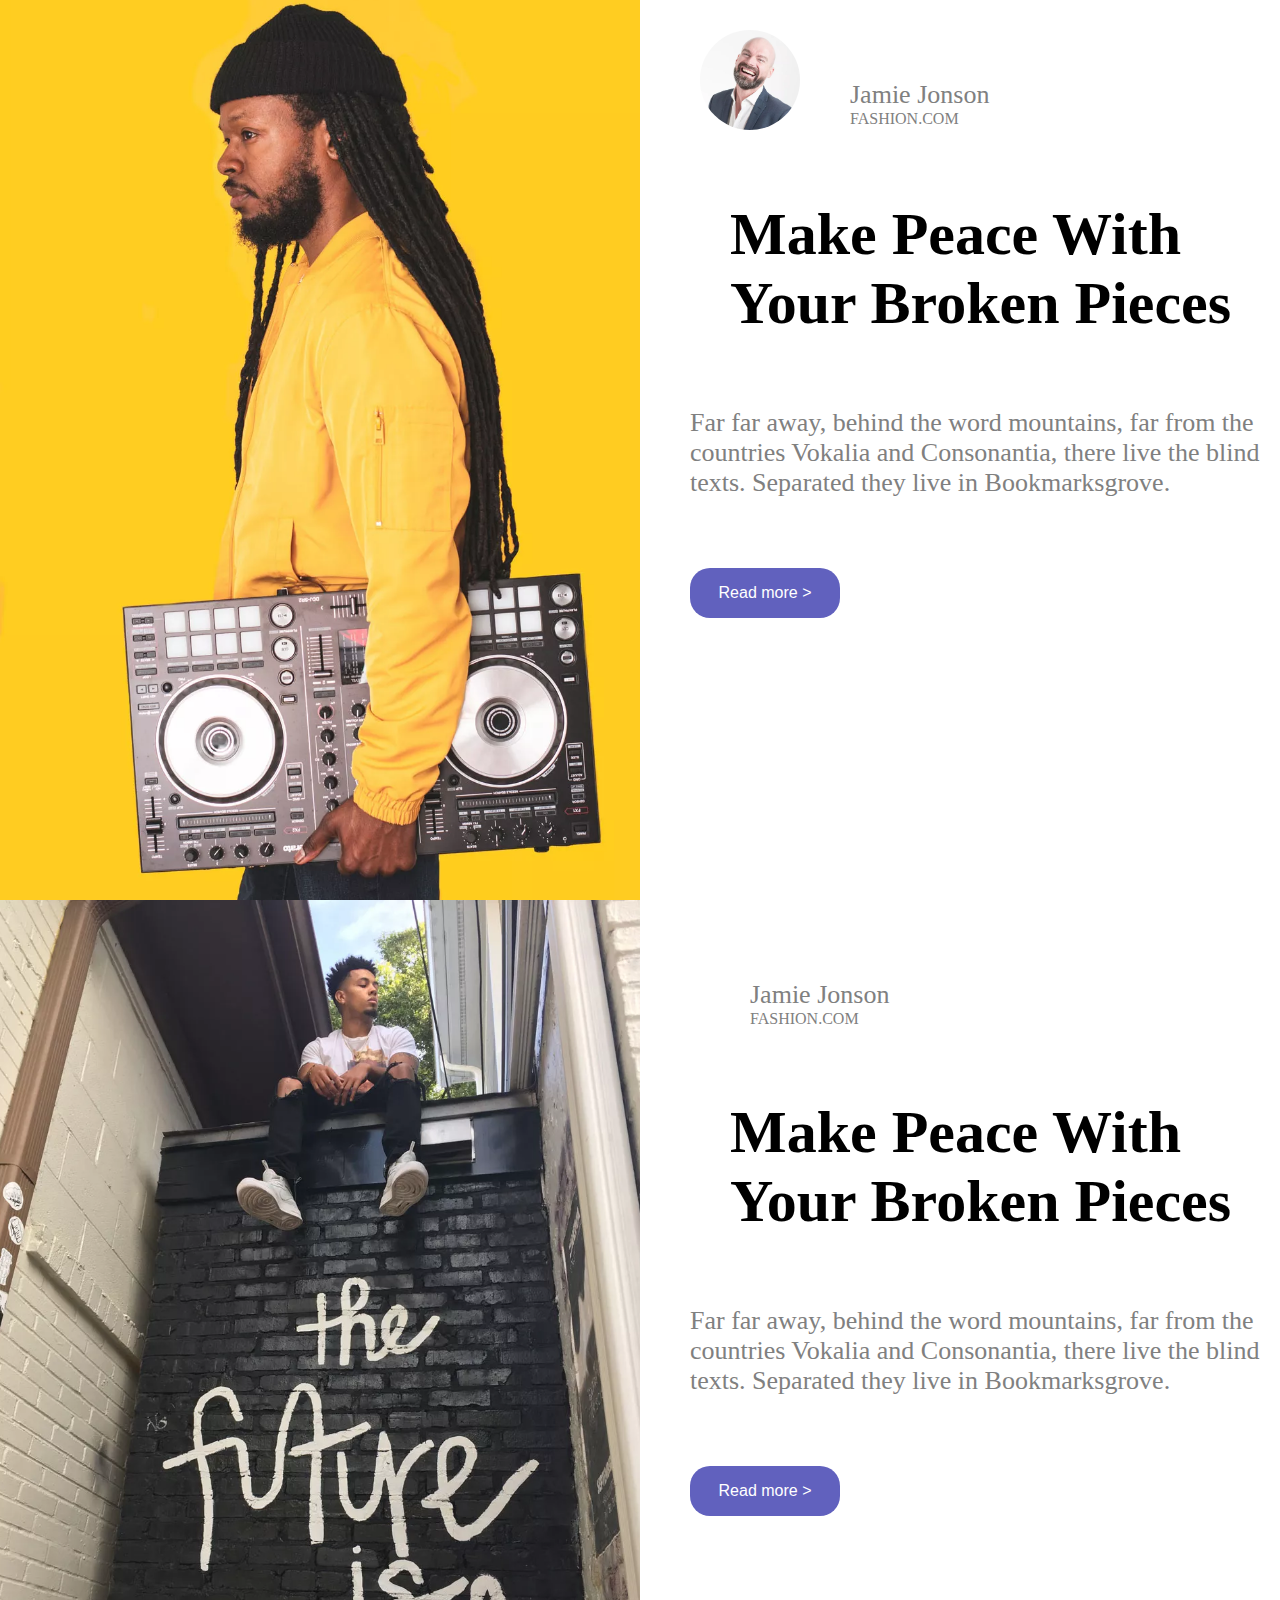
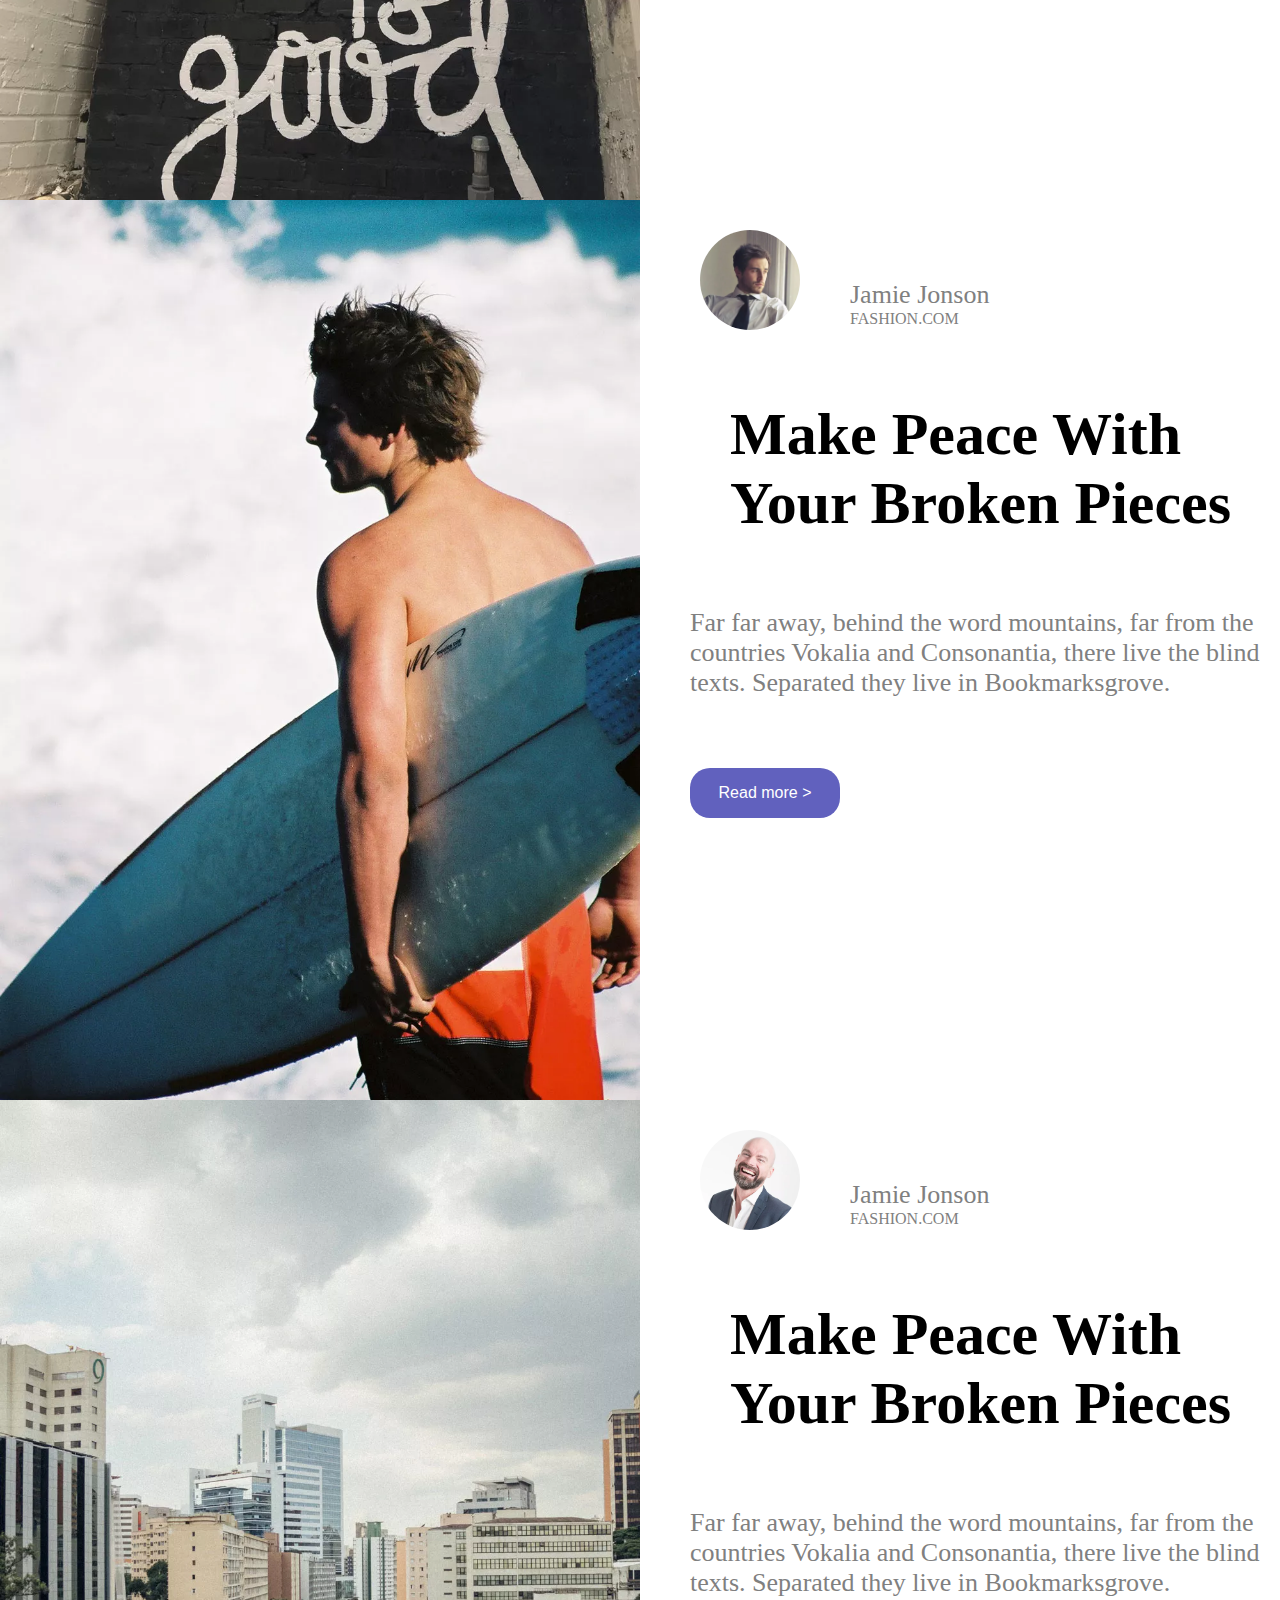
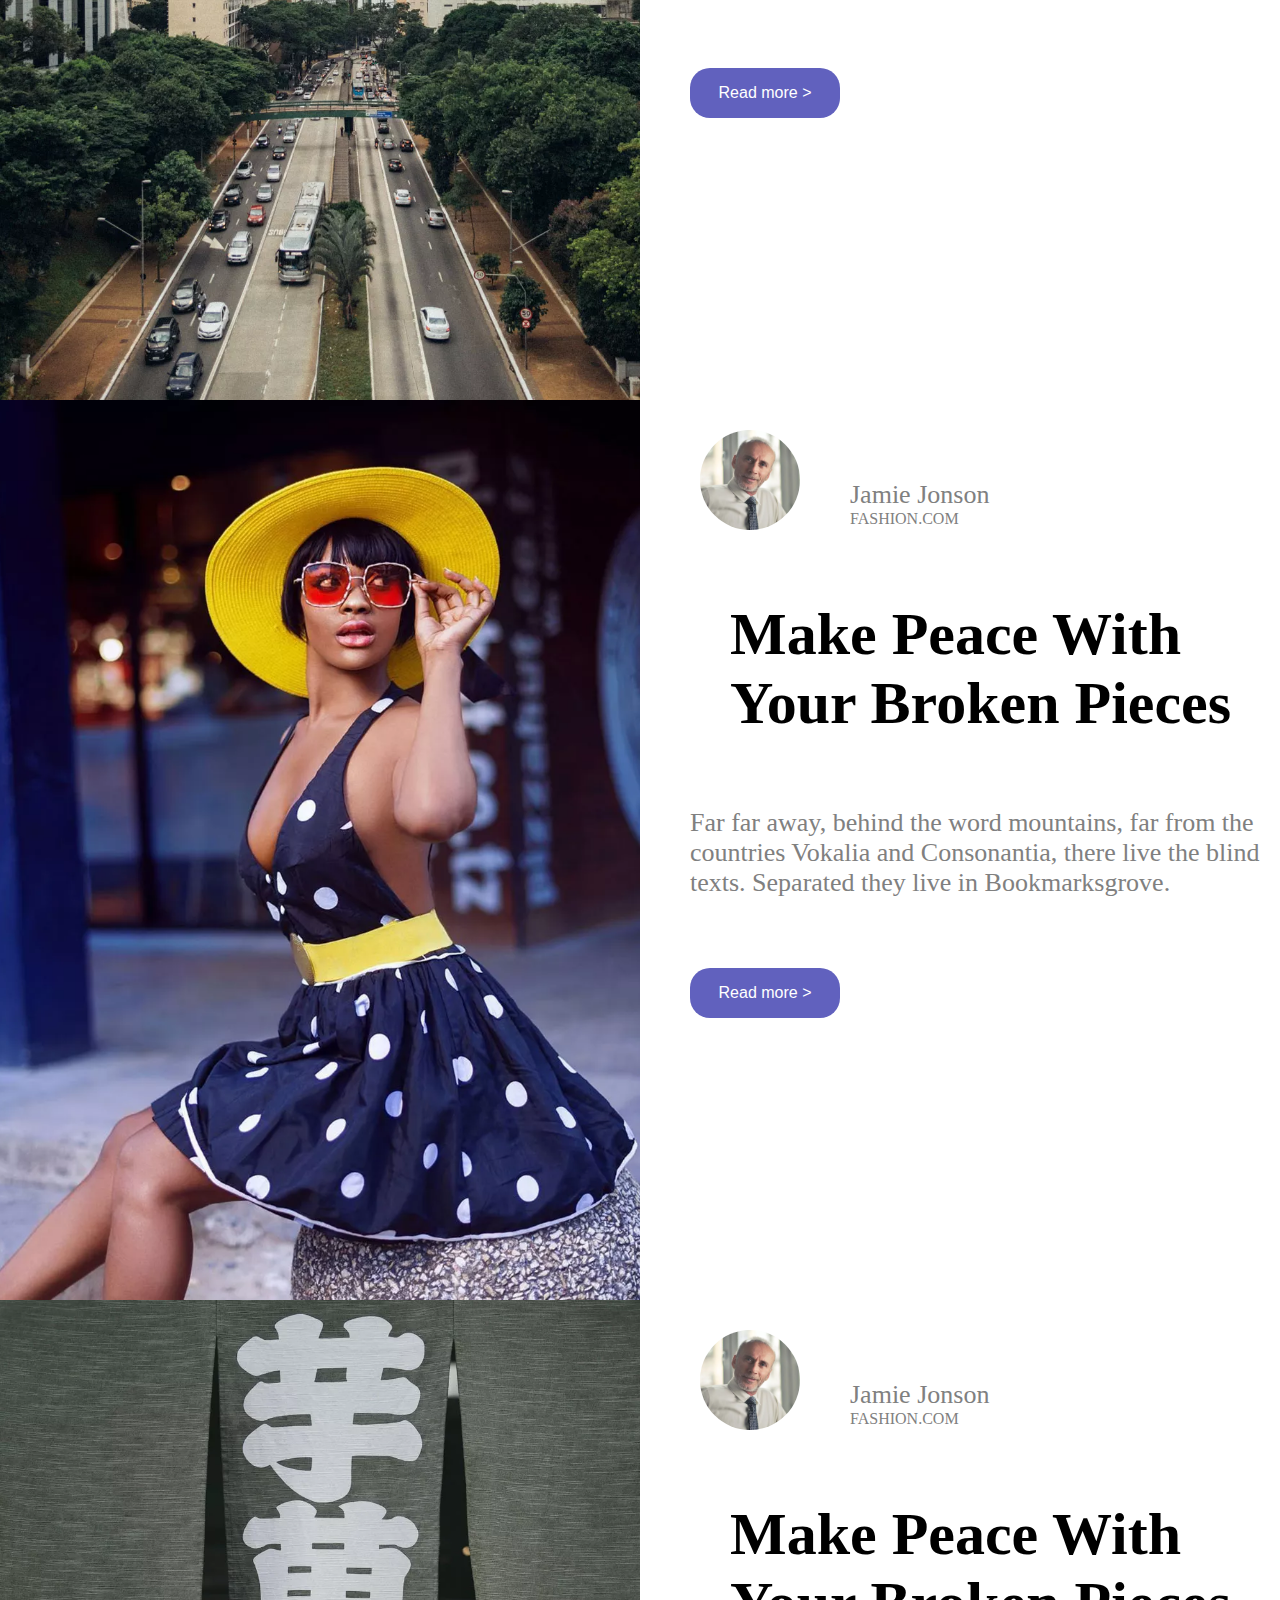
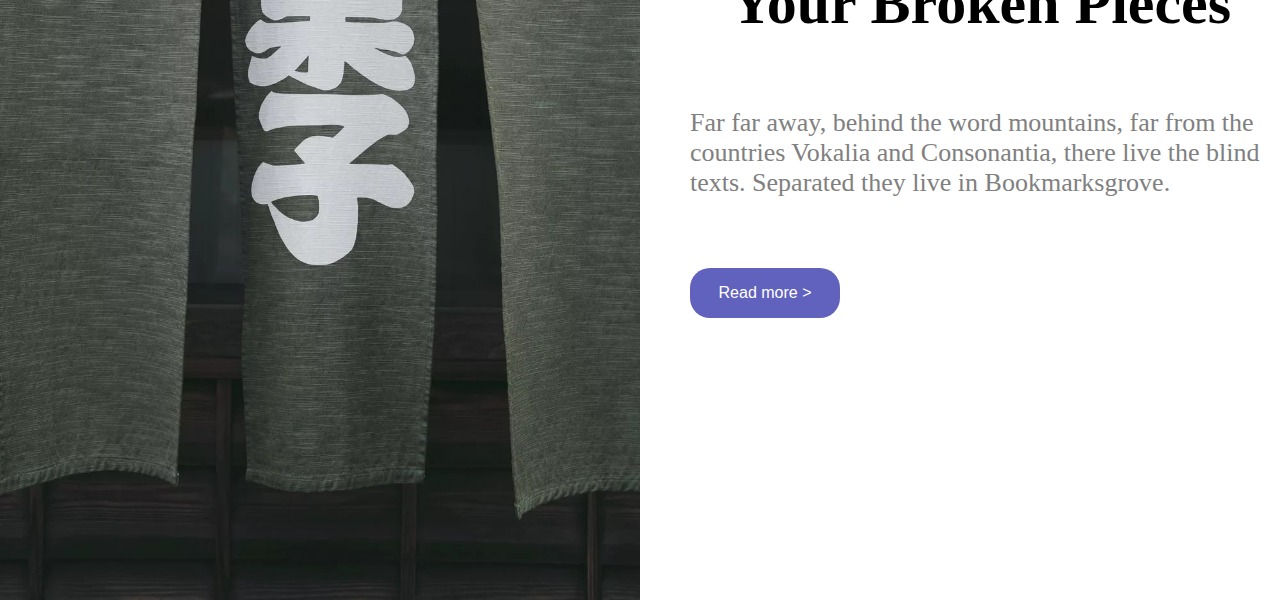
==== index.html @ e95a9152 "versiya01" ====
<!DOCTYPE html>
<html lang="en">

<head>
    <meta charset="UTF-8">
    <meta http-equiv="X-UA-Compatible" content="IE=edge">
    <meta name="viewport" content="width=device-width, initial-scale=1.0">
    <title>Document</title>
    <link rel="stylesheet" href="./main.css">
</head>

<body>
    <div class="sarioglang">
        <div class="sarioglangsag"></div>
        <div class="sarioglangsol">
            <div class="Sari1">
                <div class="yumrukisig"></div>
                <div class="yumrukisininyazisig">
                    <p style="font-size: 26px;">Jamie Jonson</p>
                    <p>FASHION.COM </p>
                </div>
            </div>
            <div class="Sari2">Make Peace With Your Broken Pieces</div>
            <div class="Sari3">Far far away, behind the word mountains, far from the countries Vokalia and Consonantia,
                there live the blind texts. Separated they live in Bookmarksgrove.</div>
            <div><button class="Sari4"> Read more > </button></div>
        </div>
    </div>


    <div class="duvaroglang">
        <div class="duvaroglangsag"></div>
        <div class="duvaroglangsol">
            <div class="duvar1">
                <div class="duvaryumrukisig"></div>
                <div class="duvaryumrukisininyazisig">
                    <p style="font-size: 26px;">Jamie Jonson</p>
                    <p>FASHION.COM </p>
                </div>
            </div>
            <div class="duvar2">Make Peace With Your Broken Pieces</div>
            <div class="duvar3">Far far away, behind the word mountains, far from the countries Vokalia and Consonantia,
                there live the blind texts. Separated they live in Bookmarksgrove.</div>
            <div><button class="duvar4"> Read more > </button></div>
        </div>
    </div>







    <div class="duvaroglang">
        <div class="yelkenoglangsag"></div>
        <div class="duvaroglangsol">
            <div class="duvar1">
                <div class="yelkenyumrukisig"></div>
                <div class="duvaryumrukisininyazisig">
                    <p style="font-size: 26px;">Jamie Jonson</p>
                    <p>FASHION.COM </p>
                </div>
            </div>
            <div class="duvar2">Make Peace With Your Broken Pieces</div>
            <div class="duvar3">Far far away, behind the word mountains, far from the countries Vokalia and Consonantia,
                there live the blind texts. Separated they live in Bookmarksgrove.</div>
            <div><button class="duvar4"> Read more > </button></div>
        </div>
    </div>
    


    <div class="duvaroglang">
        <div class="yolgsag"></div>
        <div class="duvaroglangsol">
            <div class="duvar1">
                <div class="yolyumrukisig"></div>
                <div class="duvaryumrukisininyazisig">
                    <p style="font-size: 26px;">Jamie Jonson</p>
                    <p>FASHION.COM </p>
                </div>
            </div>
            <div class="duvar2">Make Peace With Your Broken Pieces</div>
            <div class="duvar3">Far far away, behind the word mountains, far from the countries Vokalia and Consonantia,
                there live the blind texts. Separated they live in Bookmarksgrove.</div>
            <div><button class="duvar4"> Read more > </button></div>
        </div>
    </div>



    
    <div class="duvaroglang">
        <div class="sariqizgsag"></div>
        <div class="duvaroglangsol">
            <div class="duvar1">
                <div class="sariqizyumrukisig"></div>
                <div class="duvaryumrukisininyazisig">
                    <p style="font-size: 26px;">Jamie Jonson</p>
                    <p>FASHION.COM </p>
                </div>
            </div>
            <div class="duvar2">Make Peace With Your Broken Pieces</div>
            <div class="duvar3">Far far away, behind the word mountains, far from the countries Vokalia and Consonantia,
                there live the blind texts. Separated they live in Bookmarksgrove.</div>
            <div><button class="duvar4"> Read more > </button></div>
        </div>
    </div>


  
    <div class="duvaroglang">
        <div class="cingsag"></div>
        <div class="duvaroglangsol">
            <div class="duvar1">
                <div class="cinyumrukisig"></div>
                <div class="duvaryumrukisininyazisig">
                    <p style="font-size: 26px;">Jamie Jonson</p>
                    <p>FASHION.COM </p>
                </div>
            </div>
            <div class="duvar2">Make Peace With Your Broken Pieces</div>
            <div class="duvar3">Far far away, behind the word mountains, far from the countries Vokalia and Consonantia,
                there live the blind texts. Separated they live in Bookmarksgrove.</div>
            <div><button class="duvar4"> Read more > </button></div>
        </div>
    </div>



</body>

</html>
---- main.css ----
*{margin: 0;
padding: 0;
box-sizing: border-box;
}
.sarioglang{
height: 100vh;
width: 100%;
display: flex;
justify-content: space-between;

}
.sarioglangsag{
    height: 100%;
    width: 50%;
    background-image: url(./sekiller/sarioglan.jpg);
    background-size: cover;
    background-position: center;
  
}
.sarioglangsol{
    height: 100%;
    width: 50%;
    padding-left: 50px;
    display: flex;
    flex-direction: column;
    gap: 70px;


}
.Sari2{
    font-size: 60px;
    font-weight: bolder;
    color: black;
    padding-left: 40px;
}
.Sari3{
    font-size: 26px;
    color: grey;
    font-weight: lighter;
}
.Sari4{height: 50px;
    width: 150px;
    border-radius: 20px;
    background-color:rgb(97, 97, 190);
    color: white;
    font-size: 16px;
    border-color: rgb(97, 97, 190);
    border-style: none;
   
}
.Sari4:hover{
    color: rgb(97, 97, 190) ;
    background-color: white
     ;
}
.Sari1{
    display: flex;
   padding-top: 30px;
   gap: 50px;
   padding-left: 10px;
   
}
.yumrukisig{
    height: 100px;
    width: 100px;
    background-image: url(./sekiller/yumrukisi.jpg);
    background-size: 100% 100%;
    border-radius: 50%;
    padding-left: 20px;
}
.yumrukisininyazisig{
    padding-top: 50px;
    display: flex;
    flex-direction: column;
    color: grey;
}



.duvaroglang{
    height: 100vh;
    width: 100%;
    display: flex;
    justify-content: space-between;
    
    }
    .duvaroglangsag{
        height: 100%;
        width: 50%;
        background-image: url(./sekiller/duvar.jpg);
        background-size: cover;
        background-position: center;
      
    }
    .duvaroglangsol{
        height: 100%;
        width: 50%;
        padding-left: 50px;
        display: flex;
        flex-direction: column;
        gap: 70px;
    
    
    }
    .duvar2{
        font-size: 60px;
        font-weight: bolder;
        color: black;
        padding-left: 40px;
    }
    .duvar3{
        font-size: 26px;
        color: grey;
        font-weight: lighter;
    }
    .duvar4{height: 50px;
        width: 150px;
        border-radius: 20px;
        background-color:rgb(97, 97, 190);
        color: white;
        font-size: 16px;
        border-color: rgb(97, 97, 190);
        border-style: none;
       
    }
    .duvar4:hover{
        color: rgb(97, 97, 190) ;
        background-color: white
         ;
    }
    .duvar1{
        display: flex;
       padding-top: 30px;
       gap: 50px;
       padding-left: 10px;
       
    }
    .yelkenyumrukisig{
        height: 100px;
        width: 100px;
        background-image: url(./sekiller/yumrukisi3cusu.jpg);
        background-size: 100% 100%;
        border-radius: 50%;
        padding-left: 20px;
    }
    .duvaryumrukisininyazisig{
        padding-top: 50px;
        display: flex;
        flex-direction: column;
        color: grey;
    }
    .yelkenoglangsag{
        height: 100%;
        width: 50%;
        background-image: url(./sekiller/yelkenlioglan.jpg);
        background-size: cover;
        background-position: center;}
        


        .yolgsag{
            height: 100%;
            width: 50%;
            background-image: url(./sekiller/yol.jpg);
            background-size: cover;
            background-position: center;}

            .yolyumrukisig{
                height: 100px;
                width: 100px;
                background-image: url(./sekiller/yumrukisi.jpg);
                background-size: 100% 100%;
                border-radius: 50%;
                padding-left: 20px;
            }

            .sariqizgsag{
                height: 100%;
                width: 50%;
                background-image: url(./sekiller/saeipapaqliqiz.jpg);
                background-size: cover;
                background-position: center;}
    
                .sariqizyumrukisig{
                    height: 100px;
                    width: 100px;
                    background-image: url(./sekiller/duvaryumrukisi.jpg);
                    background-size: 100% 100%;
                    border-radius: 50%;
                    padding-left: 20px;
                }
                .cingsag{
                    height: 100%;
                    width: 50%;
                    background-image: url(./sekiller/cin.jpg);
                    background-size: cover;
                    background-position: center;}
        
                    .cinyumrukisig{
                        height: 100px;
                        width: 100px;
                        background-image: url(./sekiller/duvaryumrukisi.jpg);
                        background-size: 100% 100%;
                        border-radius: 50%;
                        padding-left: 20px;
                    }
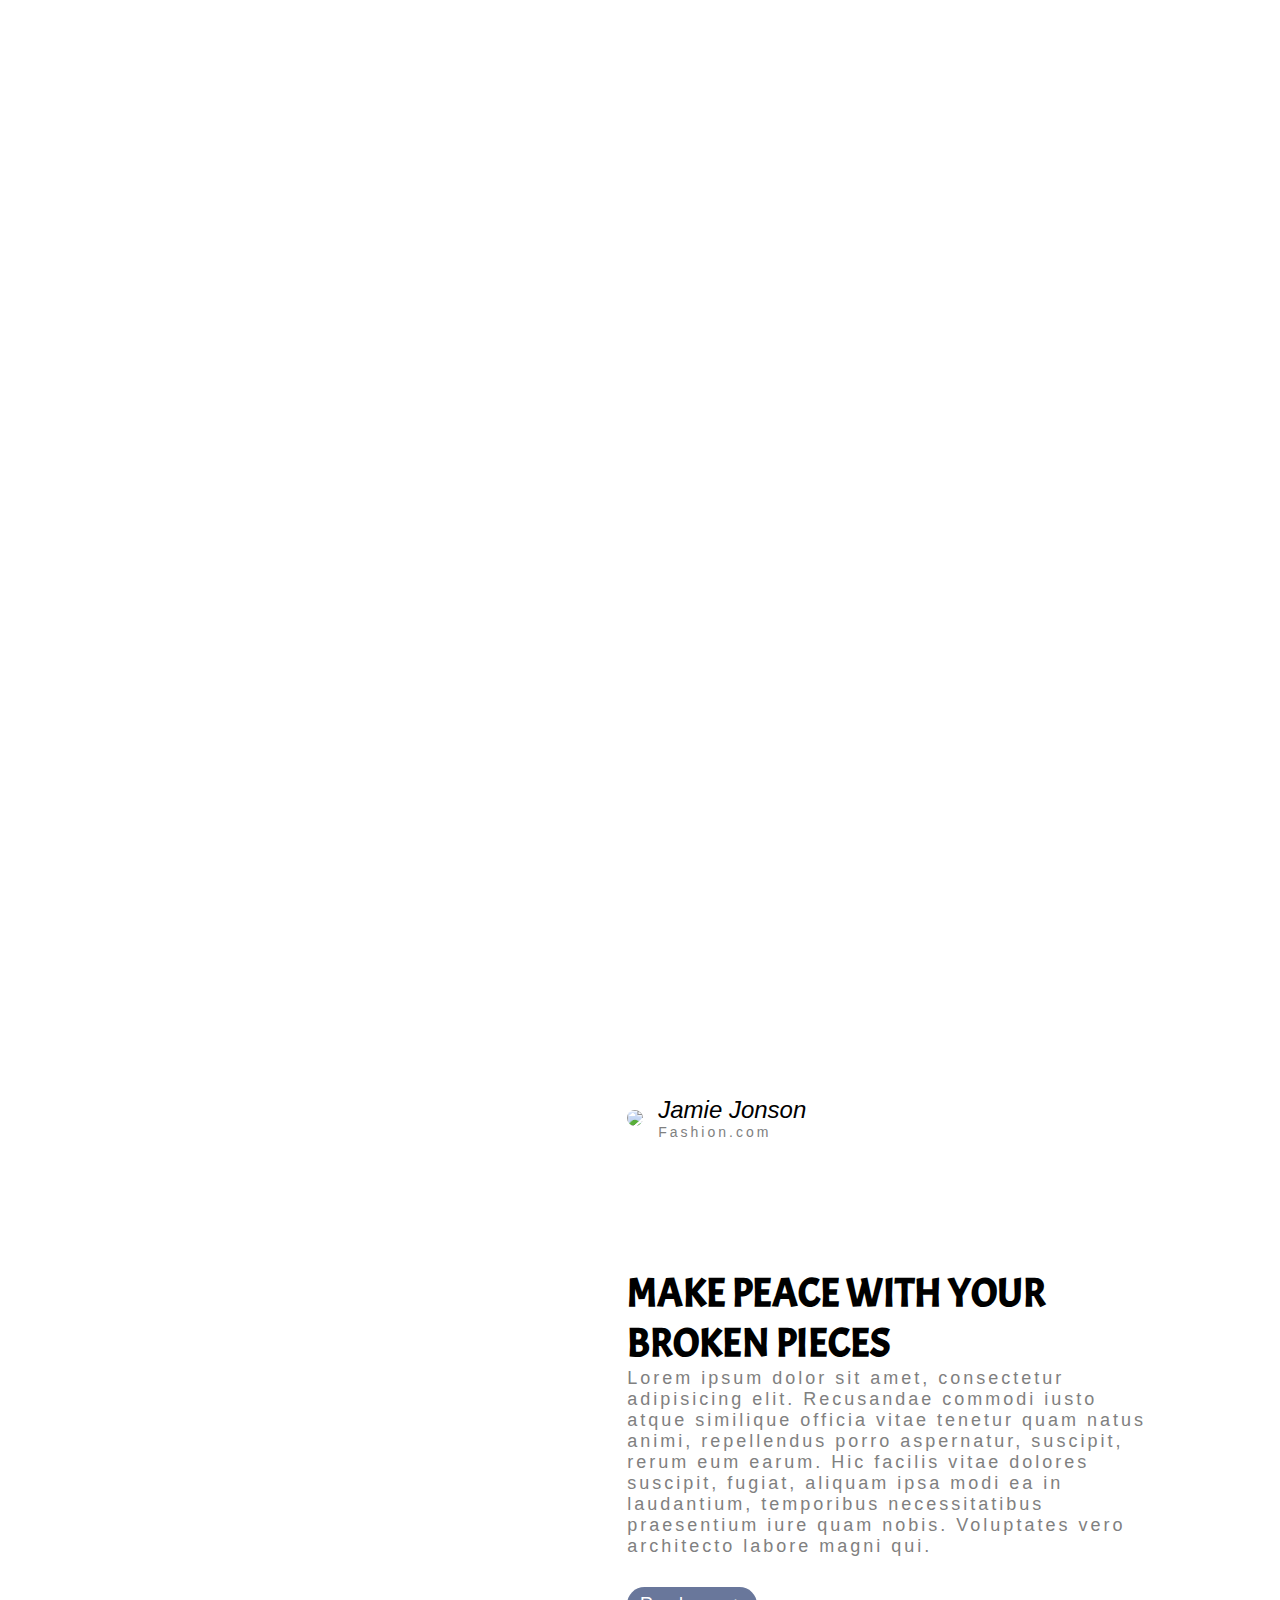
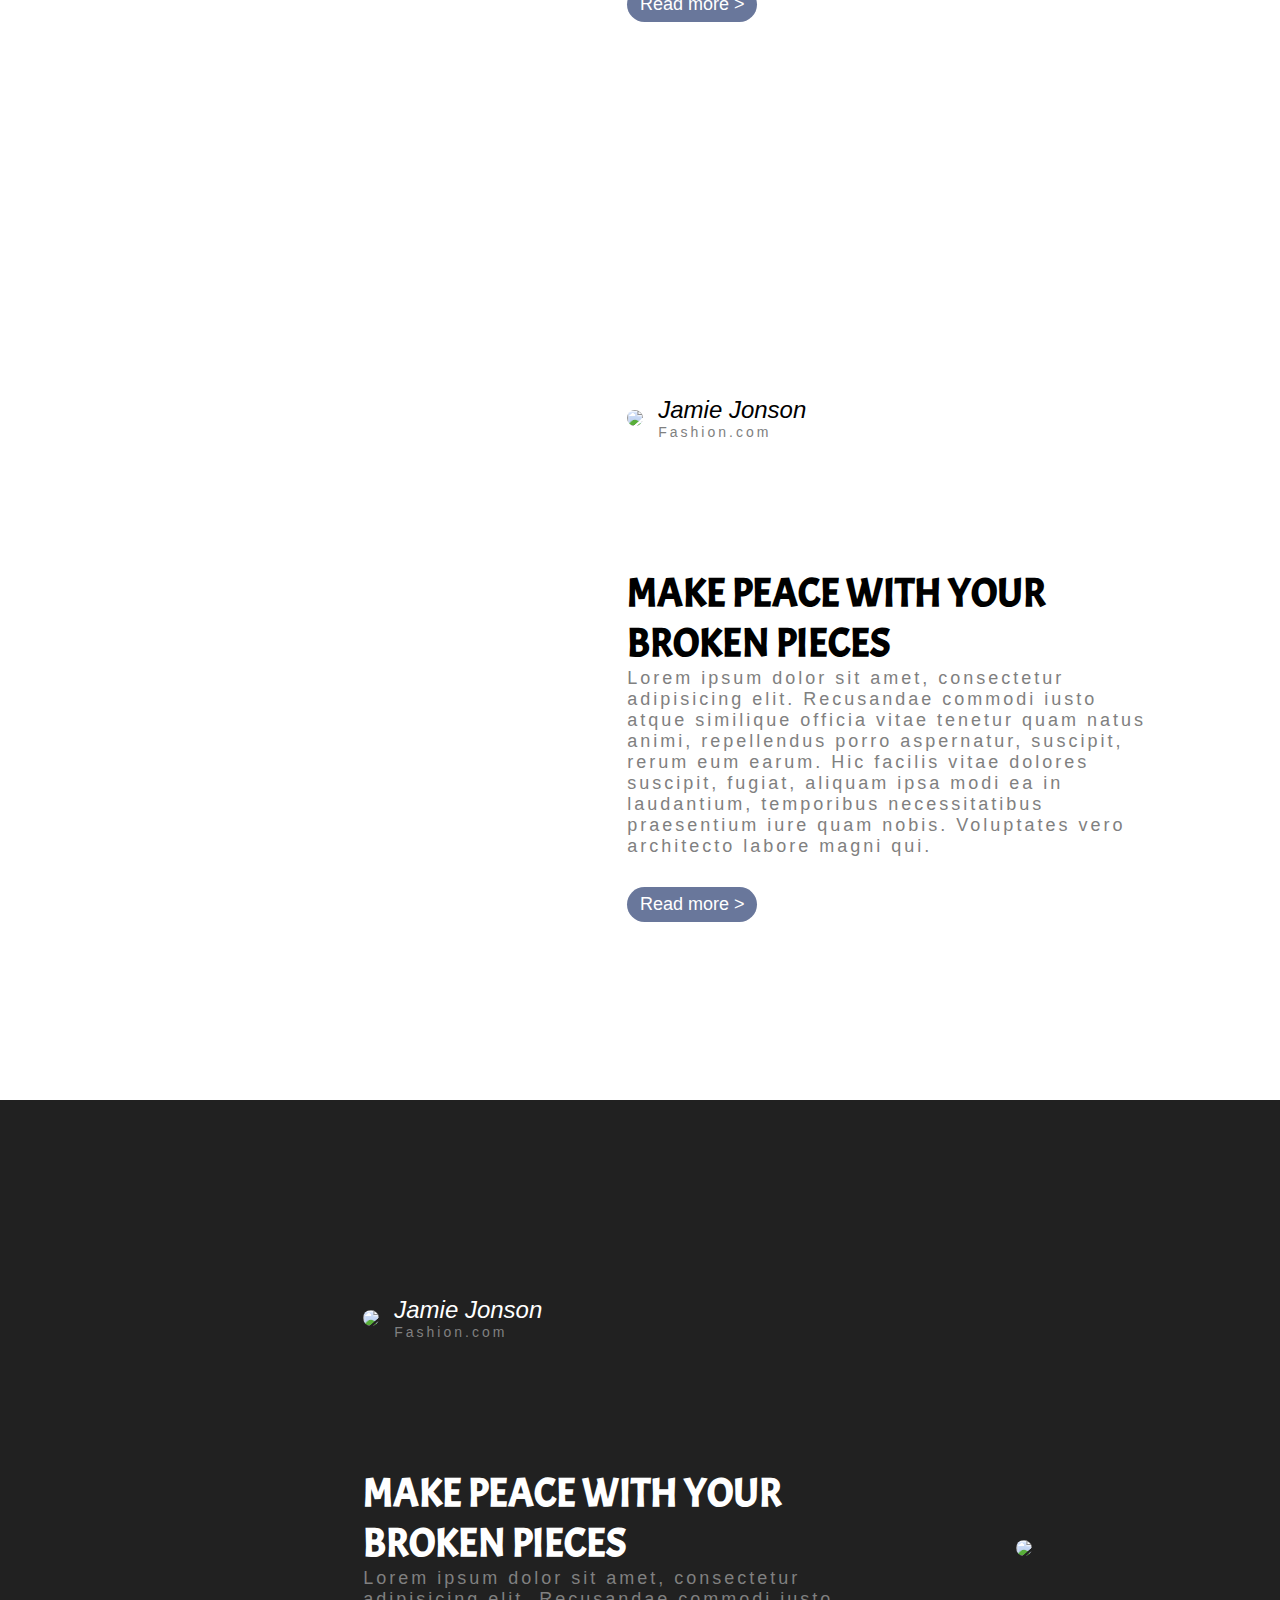
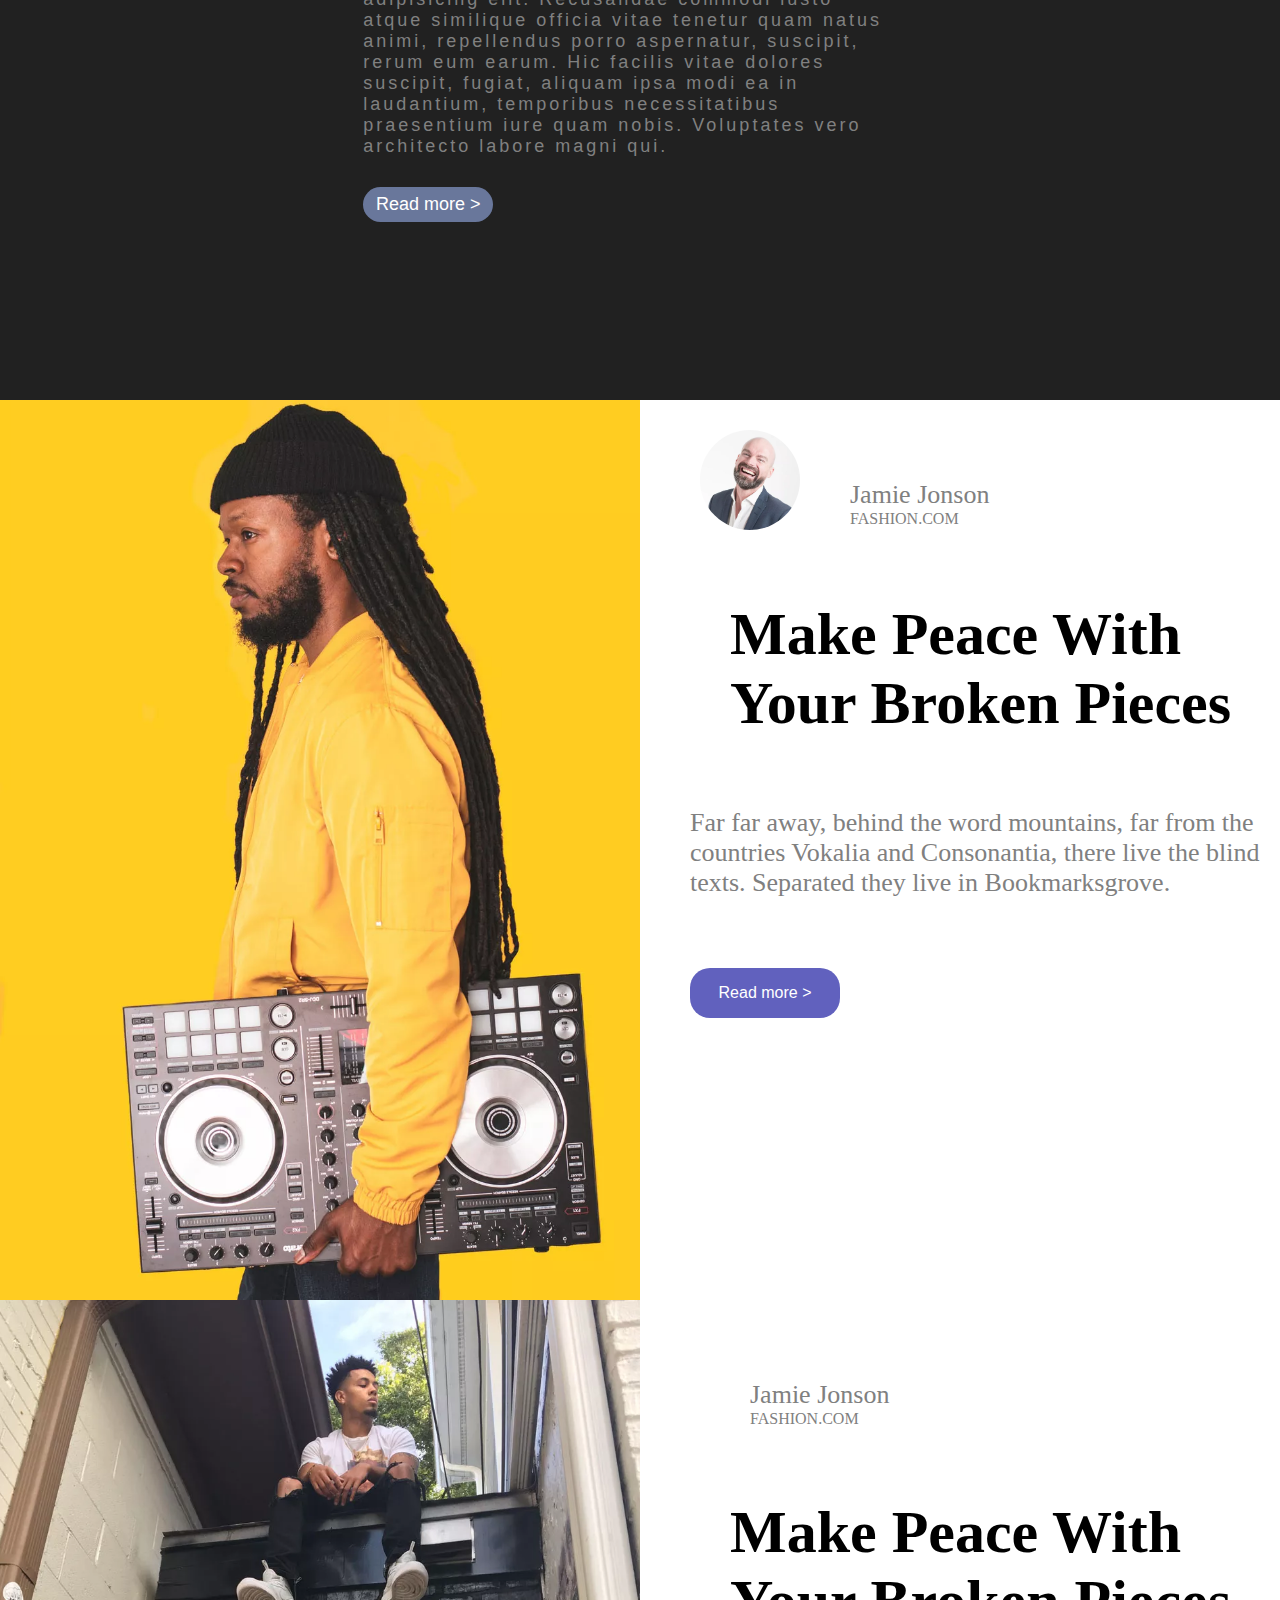
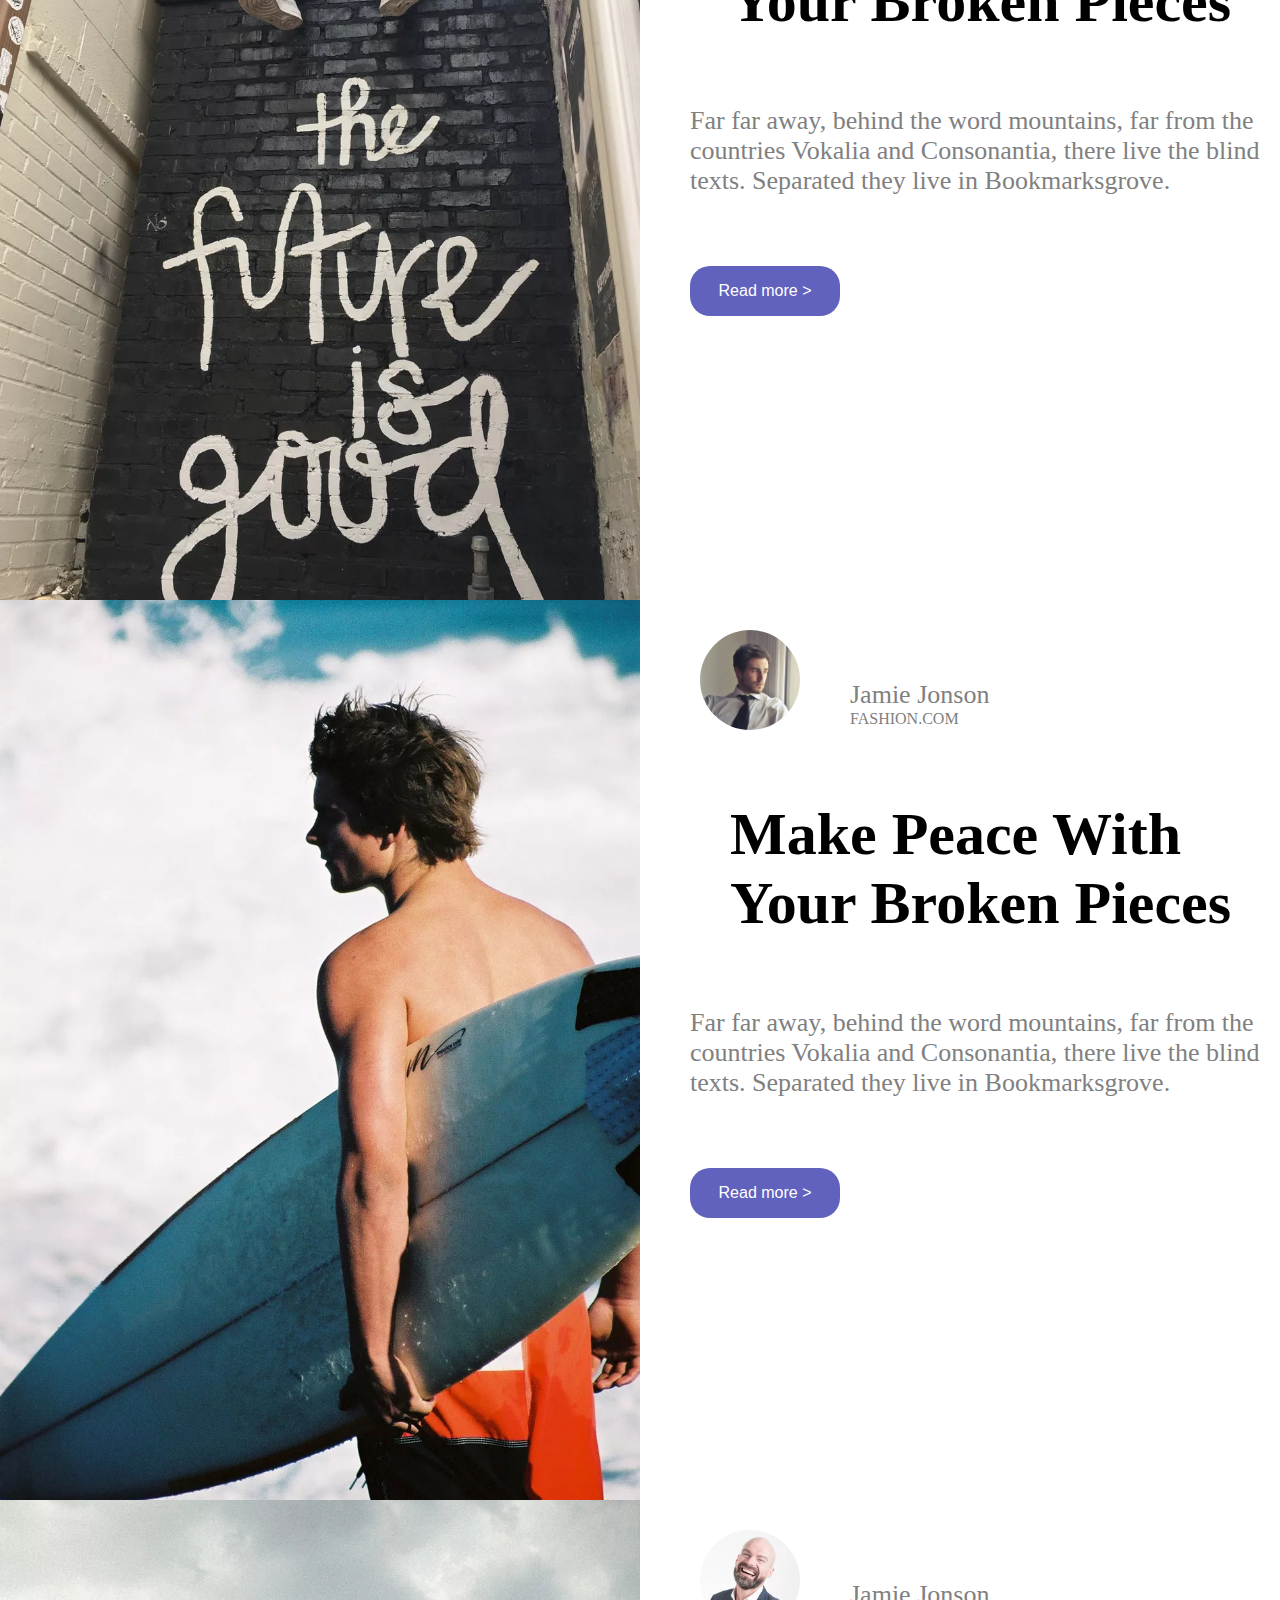
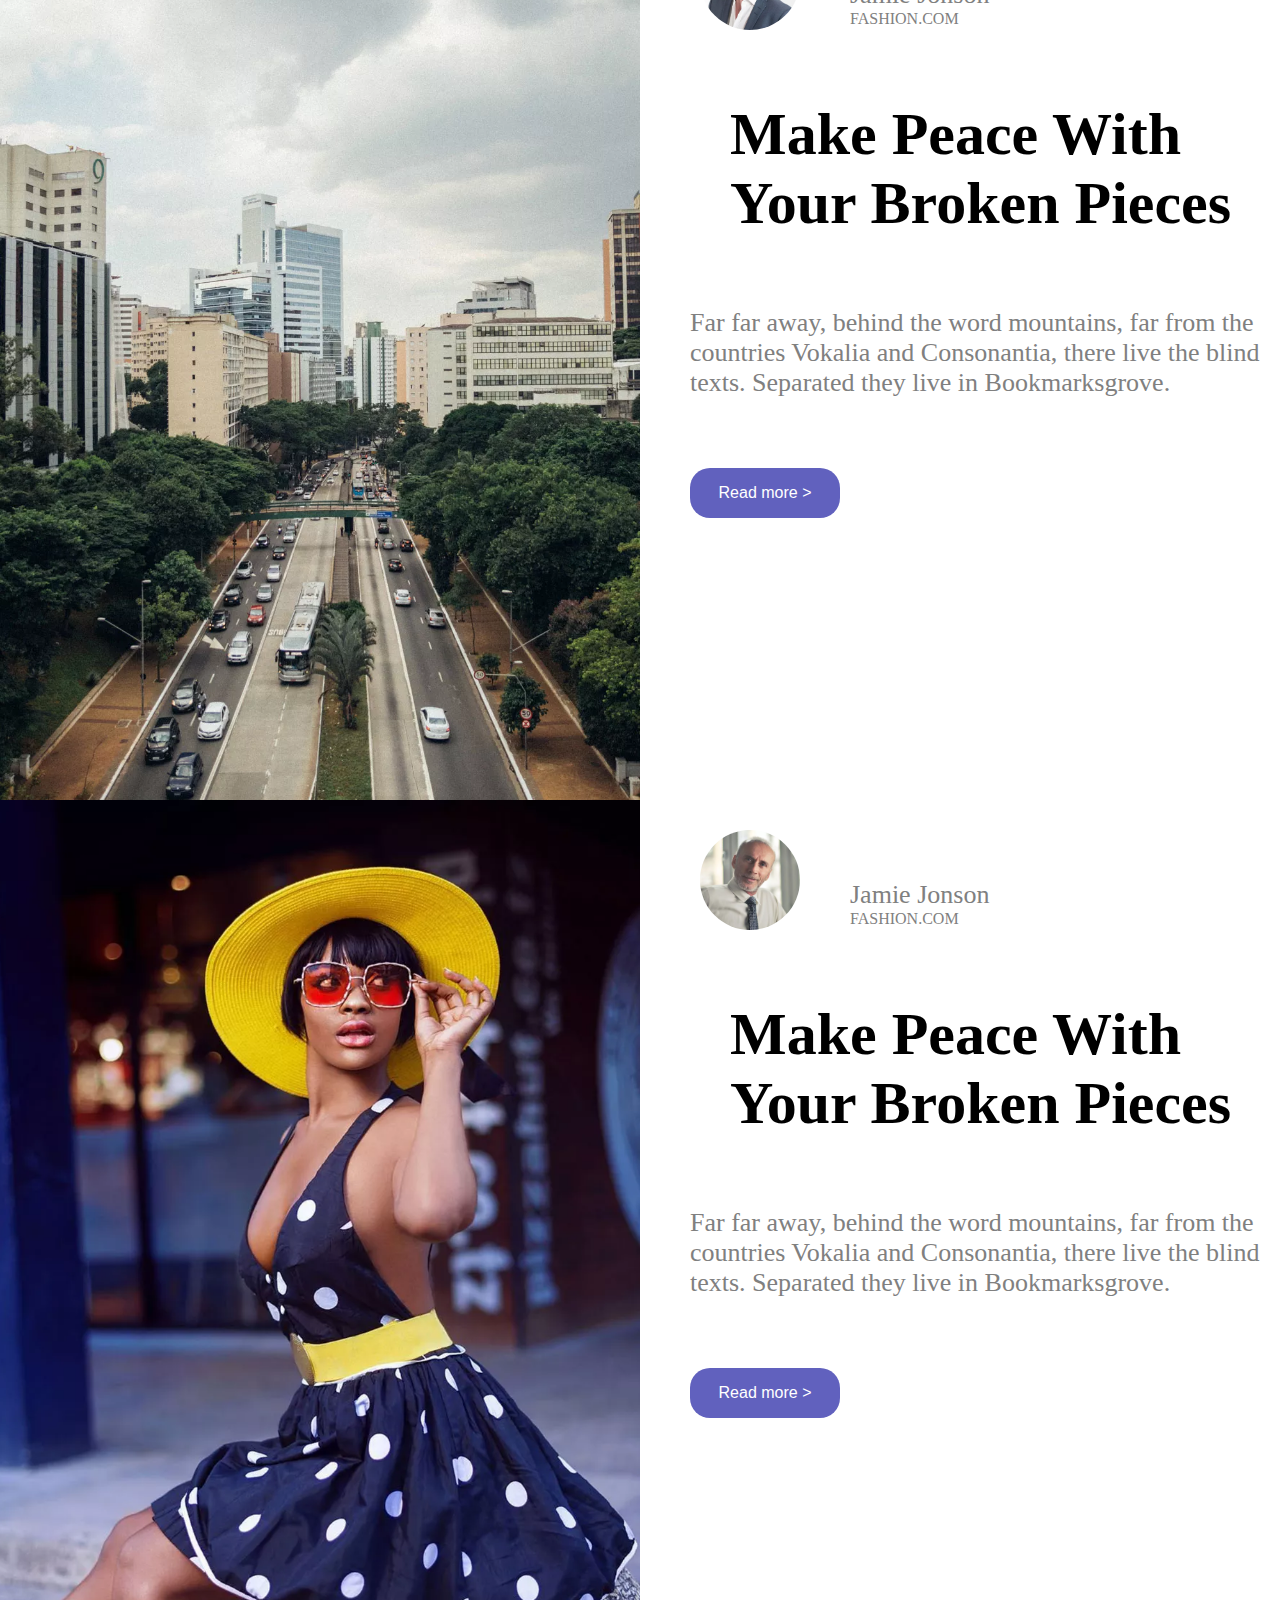
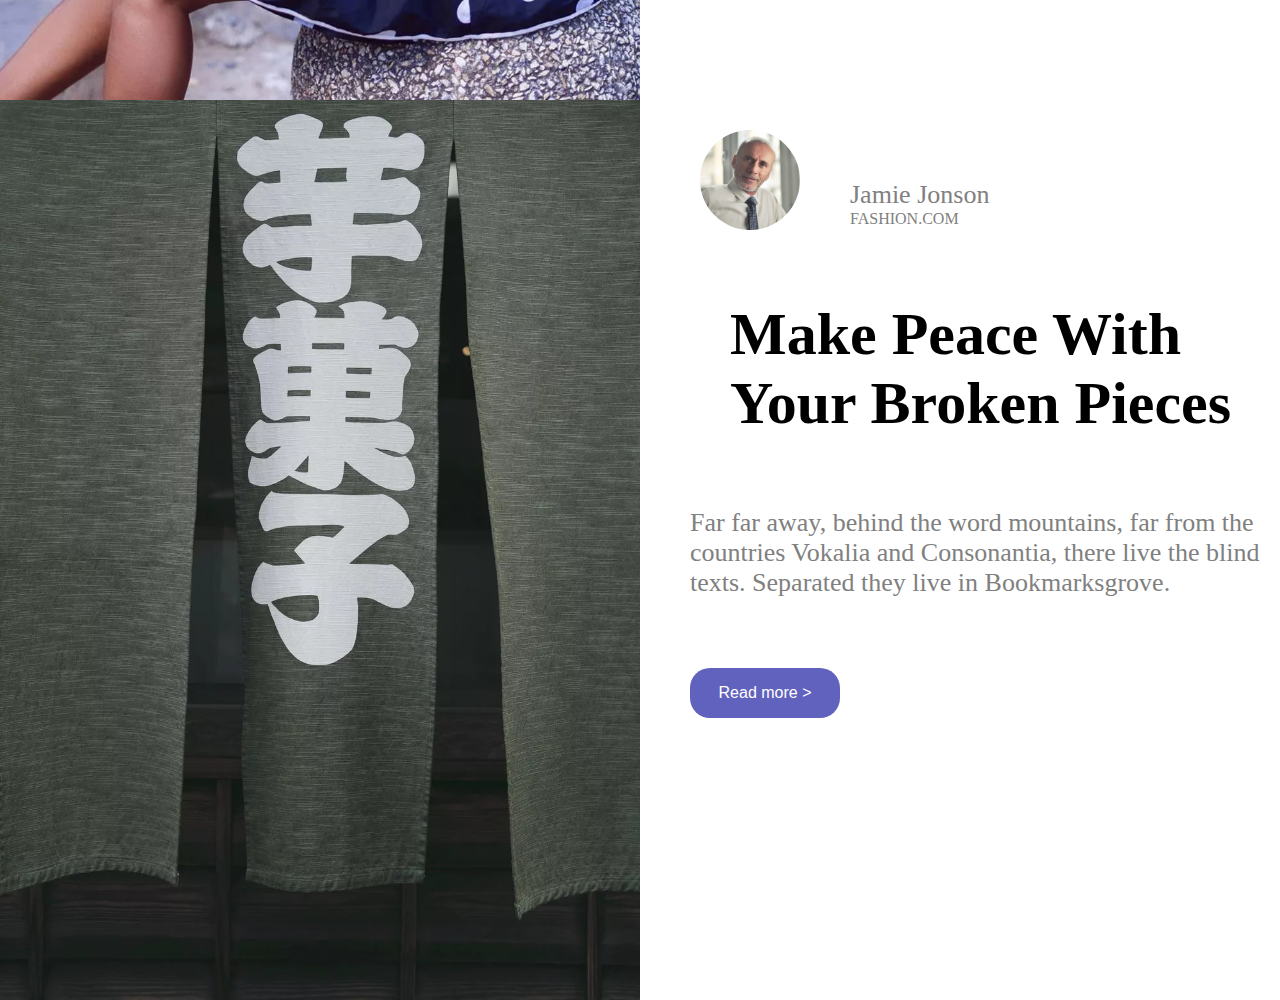
==== commit e6af2663: "salamm" ====
--- a/index.html
+++ b/index.html
@@ -6,10 +6,190 @@
     <meta http-equiv="X-UA-Compatible" content="IE=edge">
     <meta name="viewport" content="width=device-width, initial-scale=1.0">
     <title>Document</title>
+    <style>
+        @import url('https://fonts.googleapis.com/css2?family=Poppins&display=swap');
+    </style>
+    <style>
+        @import url('https://fonts.googleapis.com/css2?family=Josefin+Sans:wght@500&display=swap');
+    </style>
+    <style>
+        @import url('https://fonts.googleapis.com/css2?family=Acme&display=swap');
+    </style>
     <link rel="stylesheet" href="./main.css">
 </head>
 
 <body>
+    <section class="section2">
+
+        <div class="header">
+            <div class="headertext"> ERASE</div>
+            <div><a href="./index2.html" class="fa-solid fa-bars-staggered"></a></div>
+        </div>
+
+
+        <div class="sectiondiv">
+            <p class="texxt smalltext mag hi">MAGAZINE</p>
+            <p class="texxt bigtext"> ERASE</p>
+            <p class="texxt smalltext uk hi">UKEDITION</p>
+        </div>
+
+    </section>
+
+
+
+    <section class="secondsection">
+
+        <div class="girlimg">
+        </div>
+
+
+
+        <div class="secondsectiontext">
+
+            <div class="aa">
+
+
+
+                <div class="bb"> <img class="yumrusekil"
+                        src="https://preview.colorlib.com/theme/erase/images/person_1.jpg.webp"> </div>
+
+
+                <div>
+                    <div>Jamie Jonson</div>
+                    <div class="fashion">Fashion.com</div>
+
+
+                </div>
+
+            </div>
+
+
+
+
+
+            <div class="dd">
+                <h1 class="h11">MAKE PEACE WITH YOUR BROKEN PIECES </h1>
+                <p class="lorem1">Lorem ipsum dolor sit amet, consectetur adipisicing elit. Recusandae commodi iusto
+                    atque similique
+                    officia vitae tenetur quam natus animi, repellendus porro aspernatur, suscipit, rerum eum earum. Hic
+                    facilis vitae dolores suscipit, fugiat, aliquam ipsa modi ea in laudantium, temporibus
+                    necessitatibus praesentium iure quam nobis. Voluptates vero architecto labore magni qui.</p>
+
+
+                <button class="readme">Read more > </button>
+
+            </div>
+
+
+        </div>
+
+    </section>
+
+
+
+    <section class="secondsection">
+
+        <div class="girlimg2">
+        </div>
+
+
+
+        <div class="secondsectiontext">
+
+            <div class="aa">
+
+
+
+                <div class="bb"> <img class="yumrusekil"
+                        src="https://preview.colorlib.com/theme/erase/images/person_2.jpg.webp"> </div>
+
+
+                <div>
+                    <div>Jamie Jonson</div>
+                    <div class="fashion">Fashion.com</div>
+
+
+                </div>
+
+            </div>
+
+
+            <div class="dd">
+                <h1 class="h11">MAKE PEACE WITH YOUR BROKEN PIECES </h1>
+                <p class="lorem1">Lorem ipsum dolor sit amet, consectetur adipisicing elit. Recusandae commodi iusto
+                    atque similique
+                    officia vitae tenetur quam natus animi, repellendus porro aspernatur, suscipit, rerum eum earum. Hic
+                    facilis vitae dolores suscipit, fugiat, aliquam ipsa modi ea in laudantium, temporibus
+                    necessitatibus praesentium iure quam nobis. Voluptates vero architecto labore magni qui.</p>
+
+
+                <button class="readme">Read more > </button>
+
+            </div>
+
+
+        </div>
+
+    </section>
+
+
+
+
+
+
+
+
+
+
+
+
+    <section class="secondsection2">
+
+     
+
+
+
+        <div class="secondsectiontext">
+
+            <div class="aa">
+
+
+
+                <div class="bb"> <img class="yumrusekil"
+                        src="https://preview.colorlib.com/theme/erase/images/person_2.jpg.webp"> </div>
+
+
+                <div>
+                    <div class="jamie">Jamie Jonson</div>
+                    <div class="fashion">Fashion.com</div>
+
+
+                </div>
+
+            </div>
+
+
+            <div class="dd">
+                <h1 class="h11 h12">MAKE PEACE WITH YOUR BROKEN PIECES </h1>
+                <p class="lorem1">Lorem ipsum dolor sit amet, consectetur adipisicing elit. Recusandae commodi iusto
+                    atque similique
+                    officia vitae tenetur quam natus animi, repellendus porro aspernatur, suscipit, rerum eum earum. Hic
+                    facilis vitae dolores suscipit, fugiat, aliquam ipsa modi ea in laudantium, temporibus
+                    necessitatibus praesentium iure quam nobis. Voluptates vero architecto labore magni qui.</p>
+
+
+                <button class="readme readme2">Read more > </button>
+
+            </div>
+
+
+        </div>
+
+
+        <div class="imgg"> <img class="yumru2" src="https://preview.colorlib.com/theme/erase/images/image_4.jpg.webp "> 
+        </div>
+
+    </section>
     <div class="sarioglang">
         <div class="sarioglangsag"></div>
         <div class="sarioglangsol">
--- a/main.css
+++ b/main.css
@@ -2,6 +2,343 @@
 padding: 0;
 box-sizing: border-box;
 }
+.section2 {
+    width: auto;
+    height: 100vh;
+    display: flex;
+    justify-content: center;
+    align-items: center;
+    transition: 3s;
+}
+
+
+
+.texxt {
+    letter-spacing: 6px;
+    font-family: 'Poppins', sans-serif;
+}
+
+.bigtext {
+    font-size: 21rem;
+    font-family: 'Times New Roman', Times, serif;
+    font-weight: bold;
+    background-clip: text;
+    -webkit-background-clip: text;
+    color: transparent;
+    background-image: url(./imgs/bg_1.jpg.webp);
+    background-position: 15%;
+    background-size: cover;
+    overflow: hidden;
+
+}
+
+@media only screen and (min-width: 500px) {
+    .bigtext {
+        font-size: 10rem;
+    }
+}
+
+@media only screen and (min-width: 600px) {
+    .bigtext {
+        font-size: 11rem;
+    }
+}
+
+@media only screen and (min-width: 700px) {
+    .bigtext {
+        font-size: 14rem;
+    }
+}
+
+@media only screen and (min-width: 900px) {
+    .bigtext {
+        font-size: 21rem;
+    }
+}
+
+@media only screen and (max-width: 900px) {
+    .hi {
+        display: none;
+    }
+}
+
+
+agilli ol ramil .sectiondiv {
+    display: flex;
+    justify-content: center;
+    align-items: center;
+    flex-direction: column;
+    gap: 15px;
+}
+
+.smalltext {
+    color: white;
+    width: 100%;
+    padding: 0px 25px;
+    font-size: 12px;
+    font-weight: 800;
+    font-family: 'Poppins', sans-serif;
+
+}
+
+.uk {
+    position: relative;
+    bottom: 70px;
+    text-align: end;
+}
+
+.mag {
+    position: relative;
+    top: 70px;
+}
+
+
+.header {
+
+    display: flex;
+    justify-content: space-between;
+    position: absolute;
+    top: 70px;
+    width: 74vw;
+}
+
+.headertext {
+    font-family: 'Poppins', sans-serif;
+    font-weight: 800;
+    font-size: 12px;
+    color: white;
+    letter-spacing: 6px;
+}
+
+.fa-bars-staggered {
+    font-size: 30px;
+    color: white;
+}
+
+.fa-bars-staggered:hover {
+    transform: scale(1.3);
+    cursor: pointer;
+    transition: 0.6s linear;
+
+}
+
+@media only screen and (max-width: 700px) {
+    .header {
+        display: none;
+    }
+}
+
+a {
+    text-decoration: none;
+}
+
+.secondpagediv {
+    background-color: rgb(0, 0, 0);
+    width: 100vw;
+    height: 100vh;
+    display: flex;
+    align-items: center;
+    justify-content: center;
+    flex-direction: column;
+    gap: 40px;
+
+
+}
+
+.teh {
+    animation: animate 2.4s infinite;
+    color: rgb(255, 255, 255);
+    font-size: 55px;
+    text-align: center;
+}
+
+@keyframes animate {
+    0% {
+        color: #7c797c;
+    }
+
+    18% {
+        color: #1c23a4;
+    }
+
+    20% {
+        color: #00ffea;
+        text-shadow: 0 0 7px #79ff51, 0 0 20px #f7a3f0;
+    }
+
+    30% {
+        color: #52265a;
+        text-shadow: none;
+    }
+
+    35% {
+        color: #22cad6;
+        text-shadow: 0 0 7px #ffffff, 0 0 20px #ffffff;
+
+    }
+
+    70% {
+        color: #e6dddd;
+        text-shadow: none;
+    }
+
+    85% {
+        color: #eeb8eb;
+        text-shadow: 0 0 7px #f86fff, 0 0 20px #e9e9e9;
+    }
+
+    90% {
+        color: #ddb0b0;
+        text-shadow: none;
+    }
+
+    100% {
+        color: #d6a9d1;
+        text-shadow: 0 0 7px #ffacfc, 0 0 20px #4e125d;
+    }
+
+}
+
+.siyahi {
+    color: white;
+    text-align: center;
+    list-style: none;
+    display: flex;
+    justify-content: center;
+    align-items: center;
+    flex-direction: column;
+    gap: 10px;
+    font-size: 20px;
+    font-family: monospace;
+}
+
+.listtext {
+    color: white;
+}
+
+.secondsection {
+    display: flex;
+    justify-content: center;
+    align-items: center;
+    height: 100vh;
+}
+
+.girlimg {
+    width: 40%;
+    background-size: cover;
+    height: 100vh;
+    background-image: url(https://preview.colorlib.com/theme/erase/images/image_1.jpg.webp);
+}
+
+.secondsectiontext {
+    width: 60%;
+    height: 100vh;
+    display: flex;
+    justify-content: center;
+    align-items: center;
+    flex-direction: column;
+}
+
+.yumrusekil {
+    border-radius: 50%;
+    width: 100px;
+    height: auto;
+}
+
+.aa {
+    display: flex;
+    gap: 15px;
+    justify-content: left;
+    align-items: center;
+    height: inherit;
+    font-size: 24px;
+    font-family: 'Lucida Sans', 'Lucida Sans Regular', 'Lucida Grande', 'Lucida Sans Unicode', Geneva, Verdana, sans-serif;
+    font-style: italic;
+    height: 300px;
+    text-align: left;
+    width: 70%;
+}
+
+@media only screen and (max-width: 1200px) {
+    .secondsectiontext {
+        display: none;
+    }
+}
+
+
+
+
+.fashion {
+    font-size: 14px;
+    color: gray;
+    font-style: normal;
+    font-family: Arial, Helvetica, sans-serif;
+    font-weight: 100;
+    letter-spacing: 3px;
+}
+
+
+
+.dd {
+    margin-bottom: 110px;
+    width: 70%;
+}
+
+.h11 {
+    font-size: 40px;
+    font-weight: 700;
+    font-family: 'Acme', sans-serif;
+    text-align: left;
+}
+
+.lorem1 {
+    font-size: 18px;
+    letter-spacing: 3px;
+    color: gray;
+    font-family: Arial, Helvetica, sans-serif;
+    text-align: left;
+}
+
+.readme {
+    border: 1px;
+    margin-top: 30px;
+    background-color: #69779B;
+    height: 35px;
+    width: 130px;
+    border-radius: 30px;
+    color: white;
+    font-size: 18px;
+    border-color: #69779B;
+    font-family: Arial, Helvetica, sans-serif;
+}
+
+.readme:hover {
+    color: #69779B;
+    background-color: white;
+    cursor: pointer;
+    transition: 0.5s linear;
+}
+
+.girlimg2 {
+    width: 40%;
+    background-size: cover;
+    height: 100vh;
+    background-image: url(https://preview.colorlib.com/theme/erase/images/image_2.jpg.webp);
+}
+.salam{ color: aqua;}
+
+.yumru2{width: 400px; border-radius: 50%;}
+
+.secondsection2{ background-color: #212121;  display: flex;
+    justify-content: center;
+    align-items: center;
+    height: 100vh; }
+
+    .jamie{color: white;}
+    .h12{ color: white;}
+    .readme2:hover{background-color: transparent;}
+
+
 .sarioglang{
 height: 100vh;
 width: 100%;
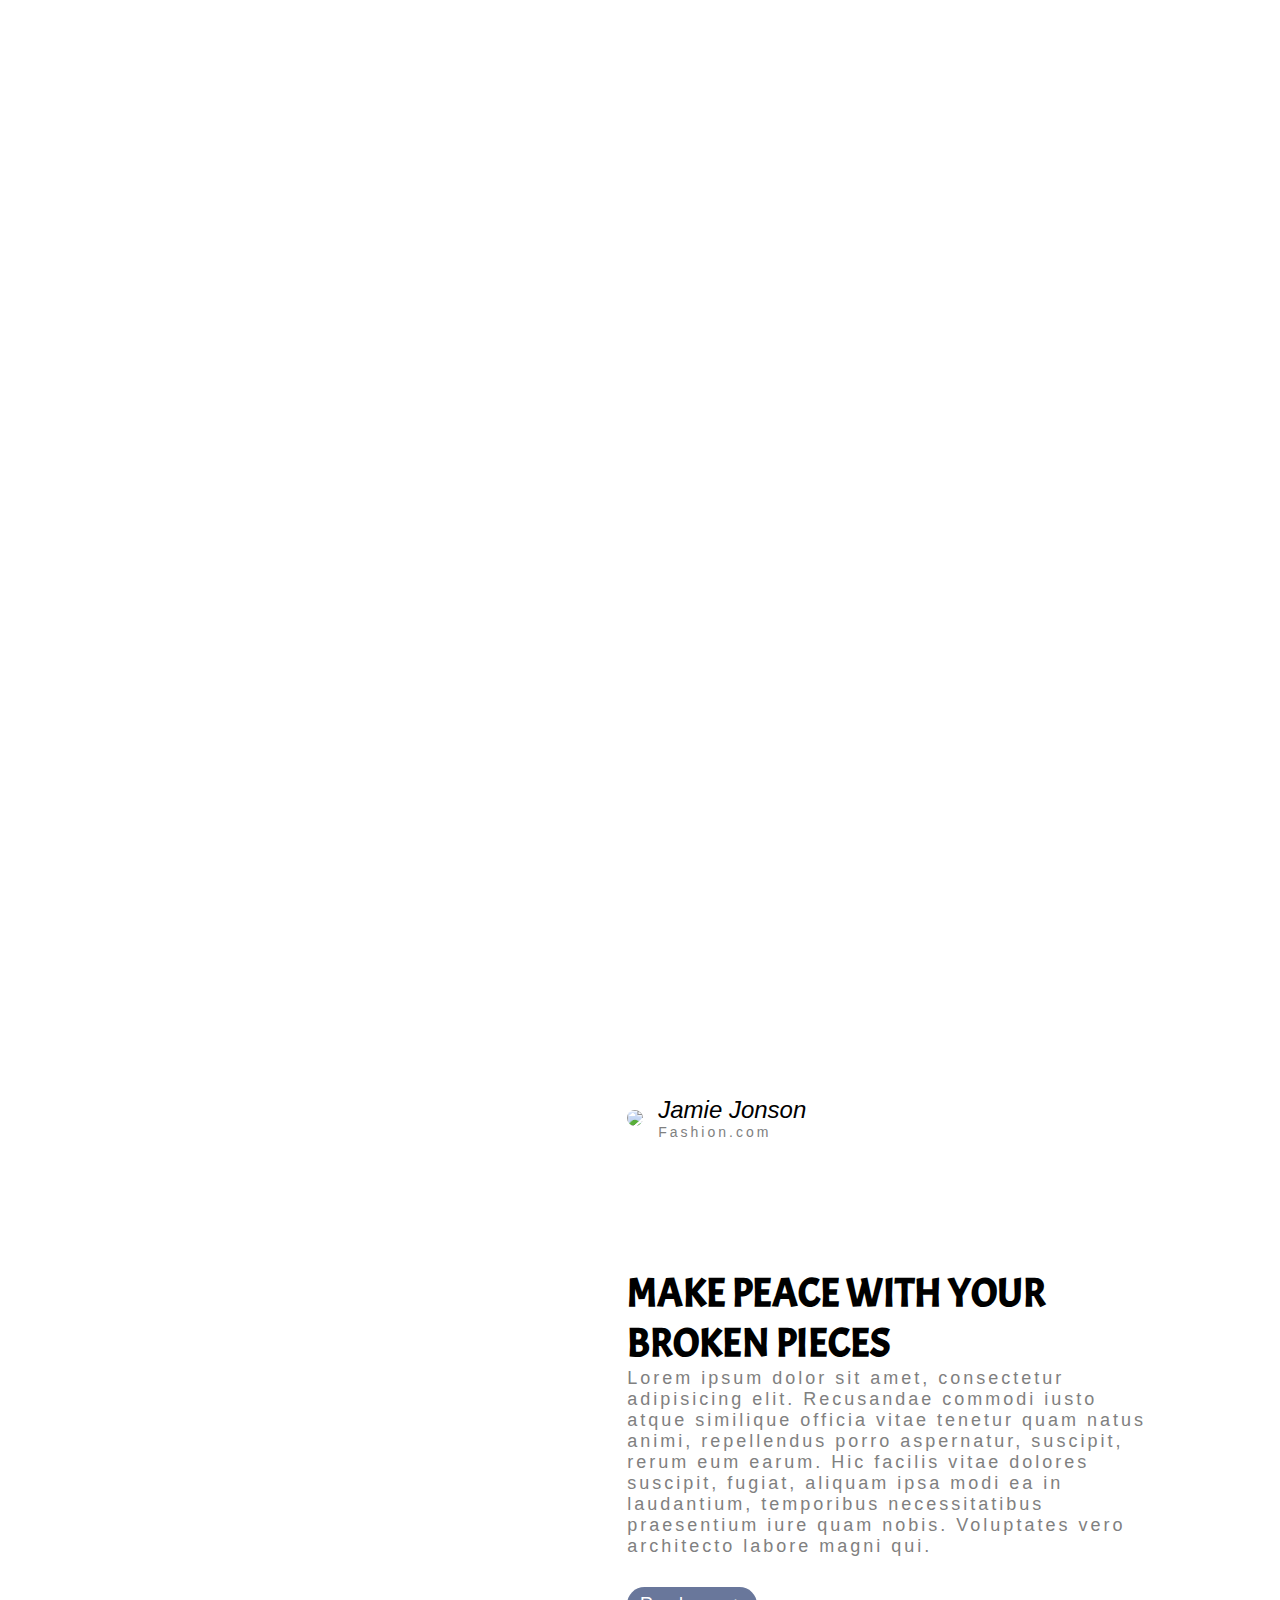
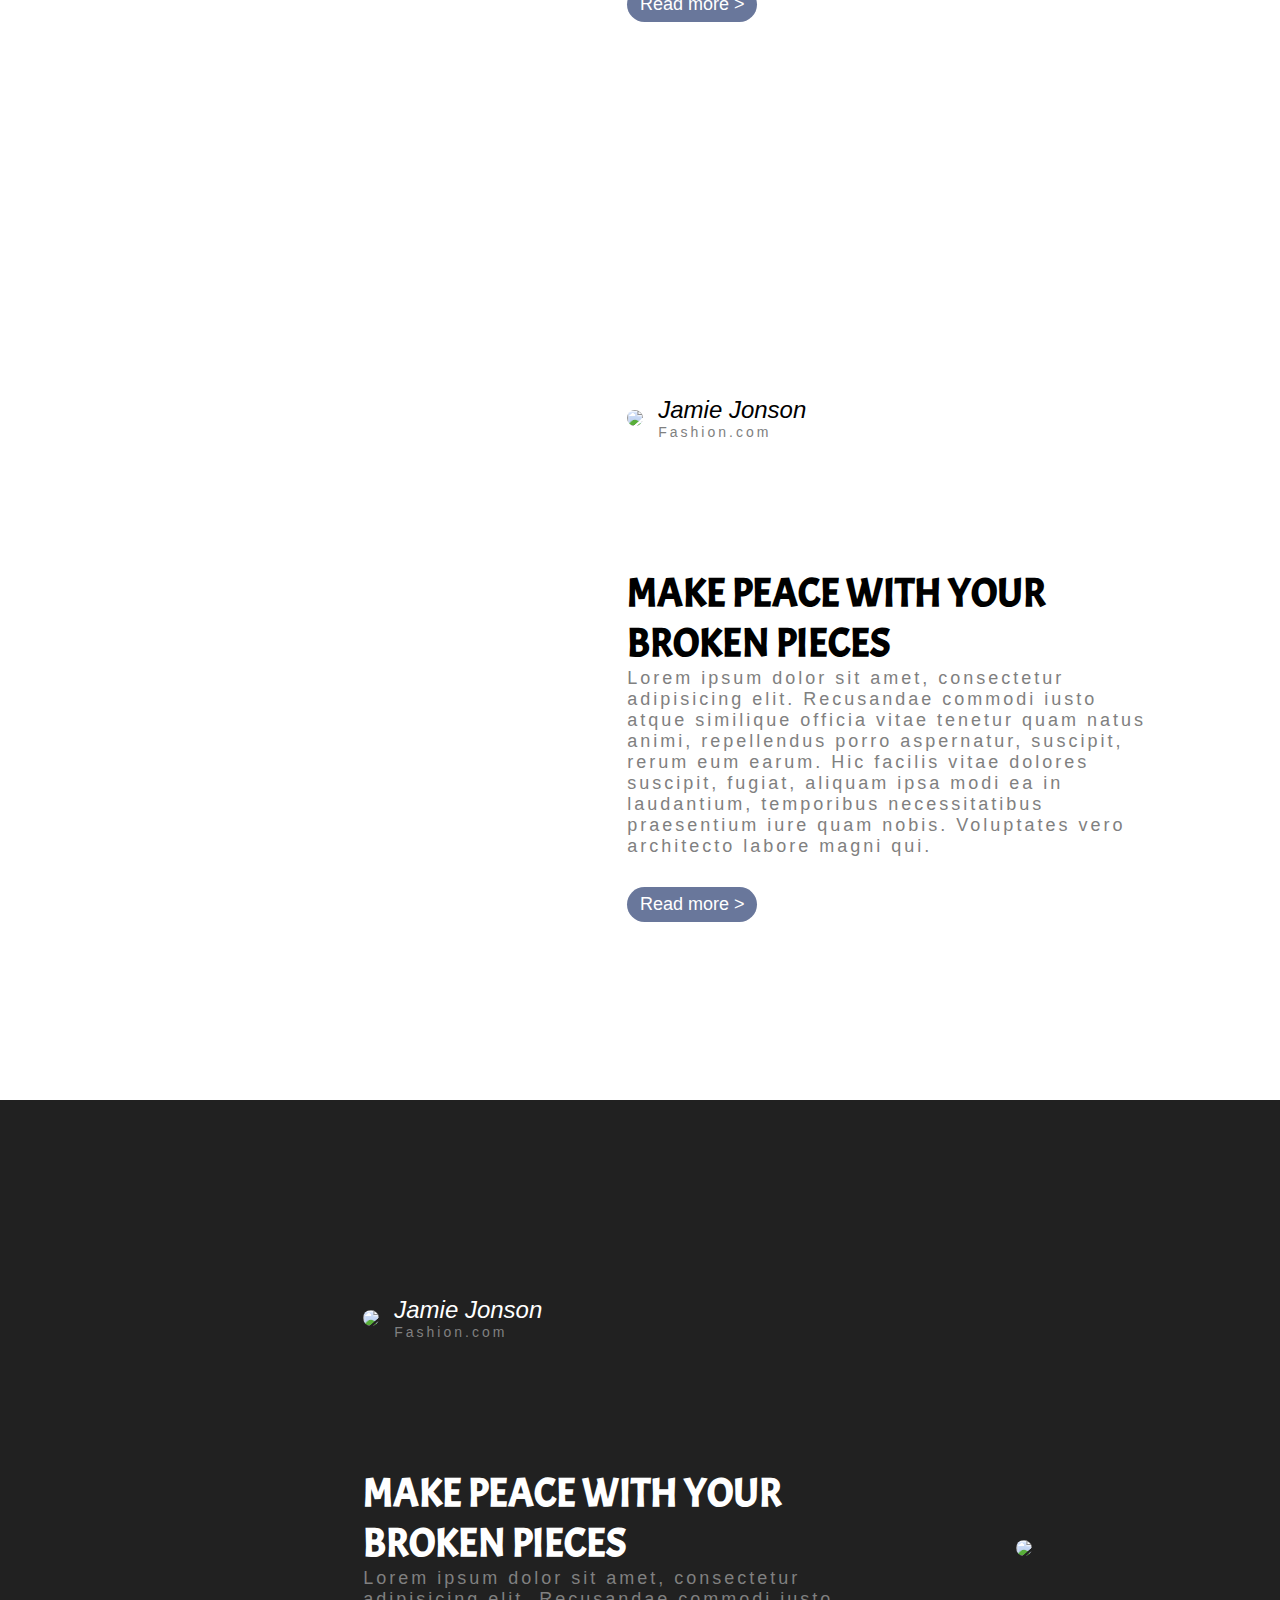
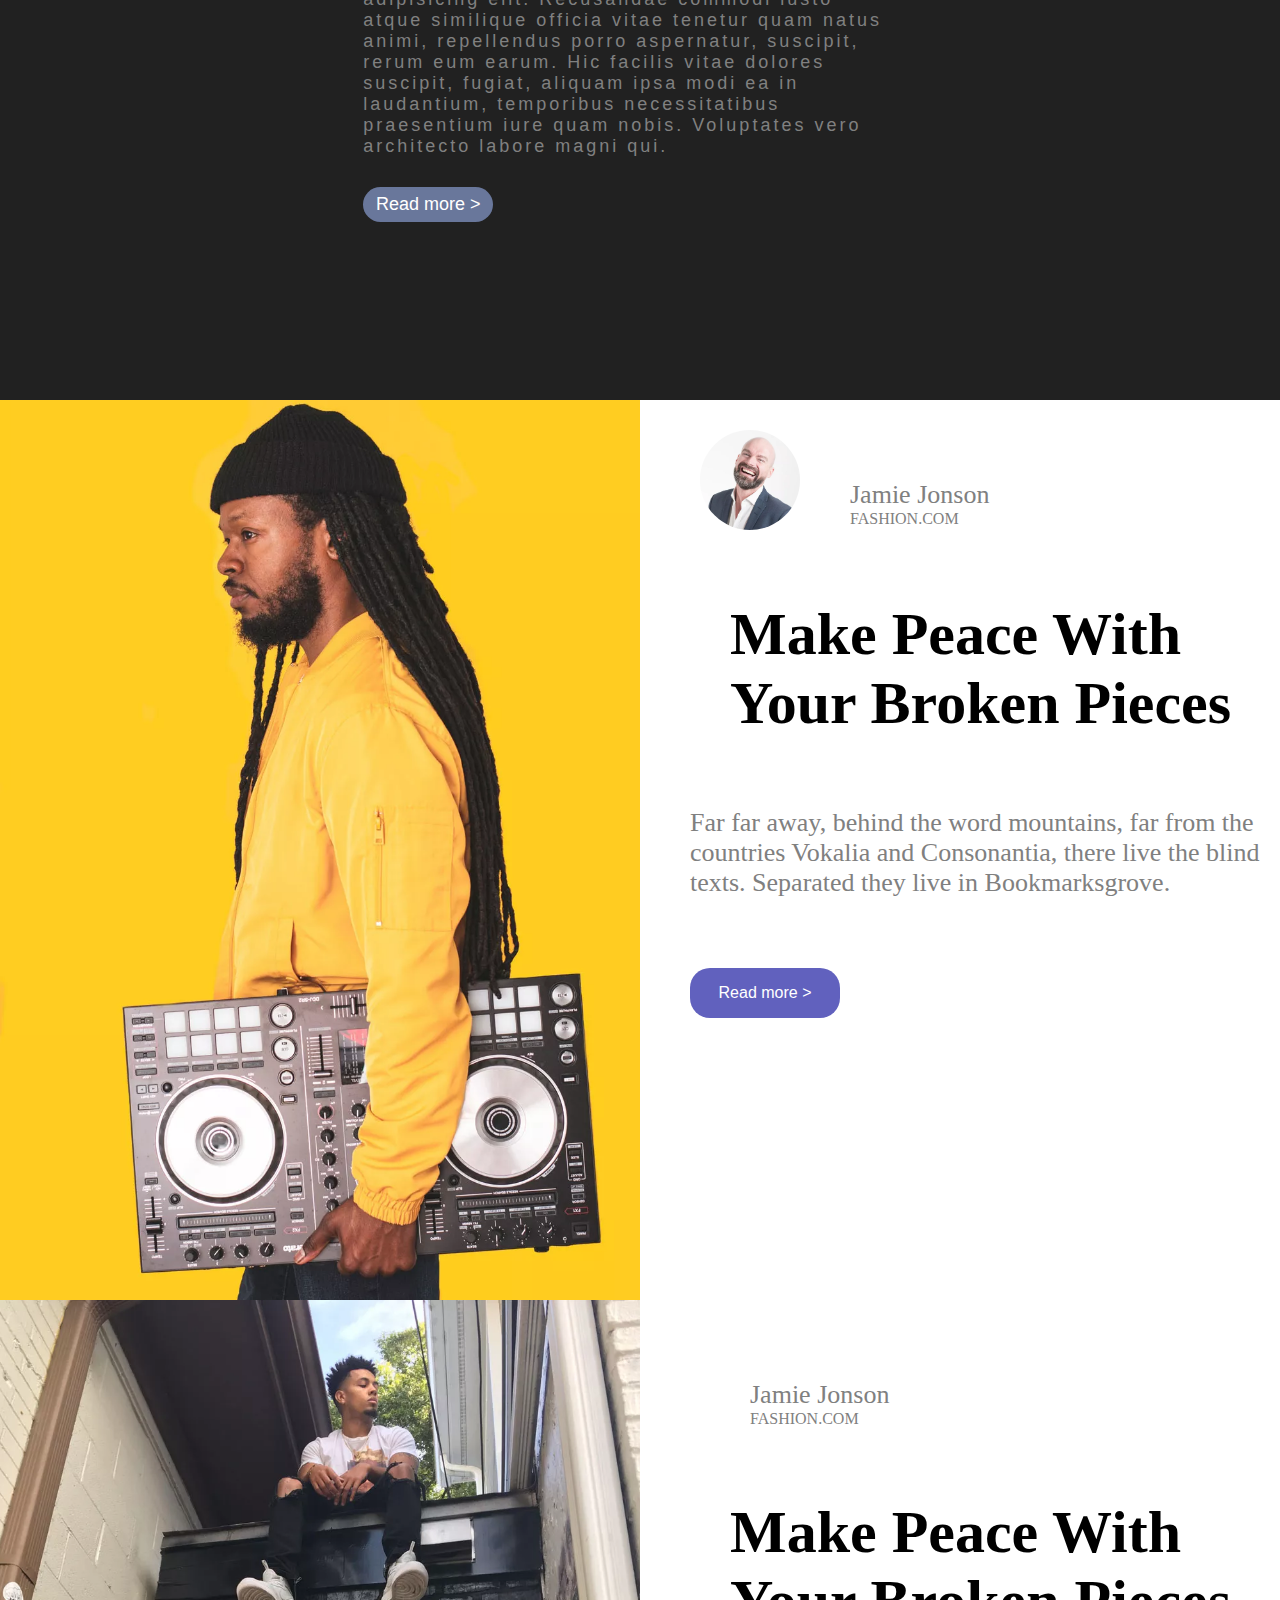
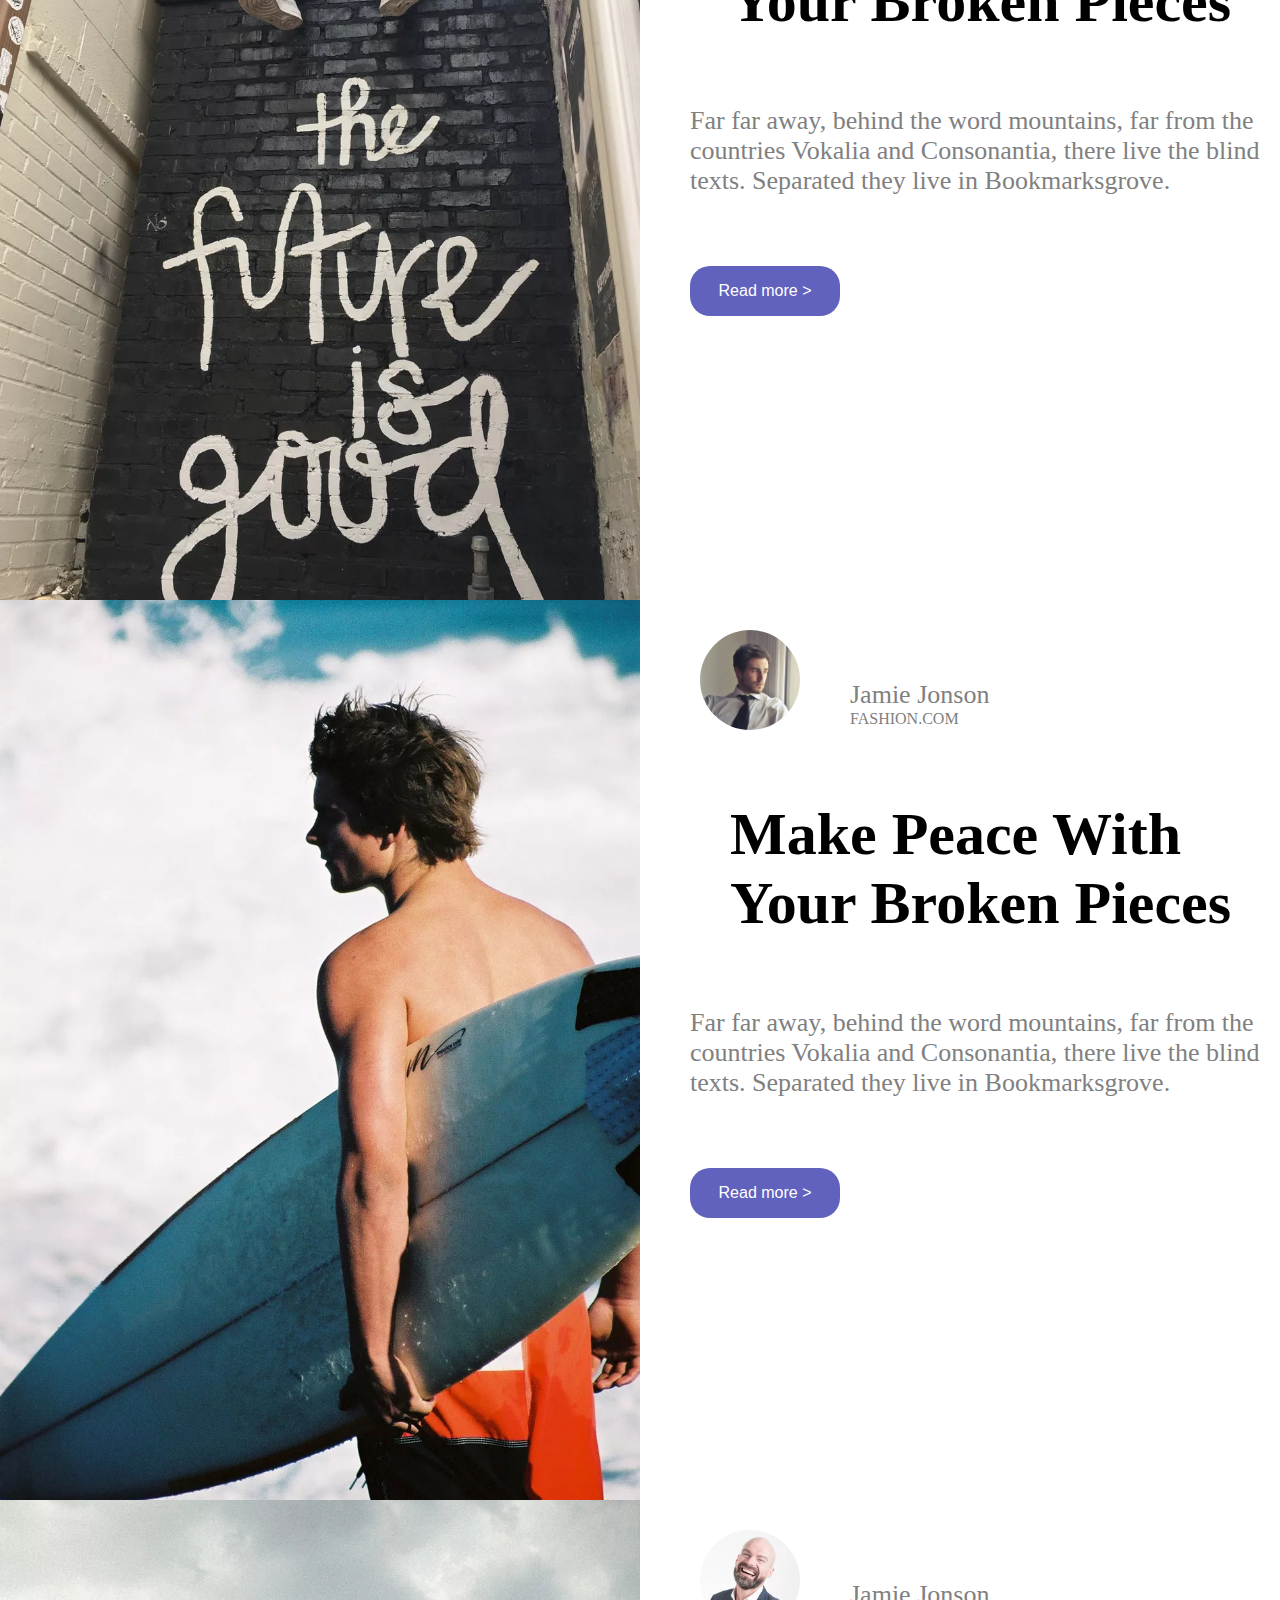
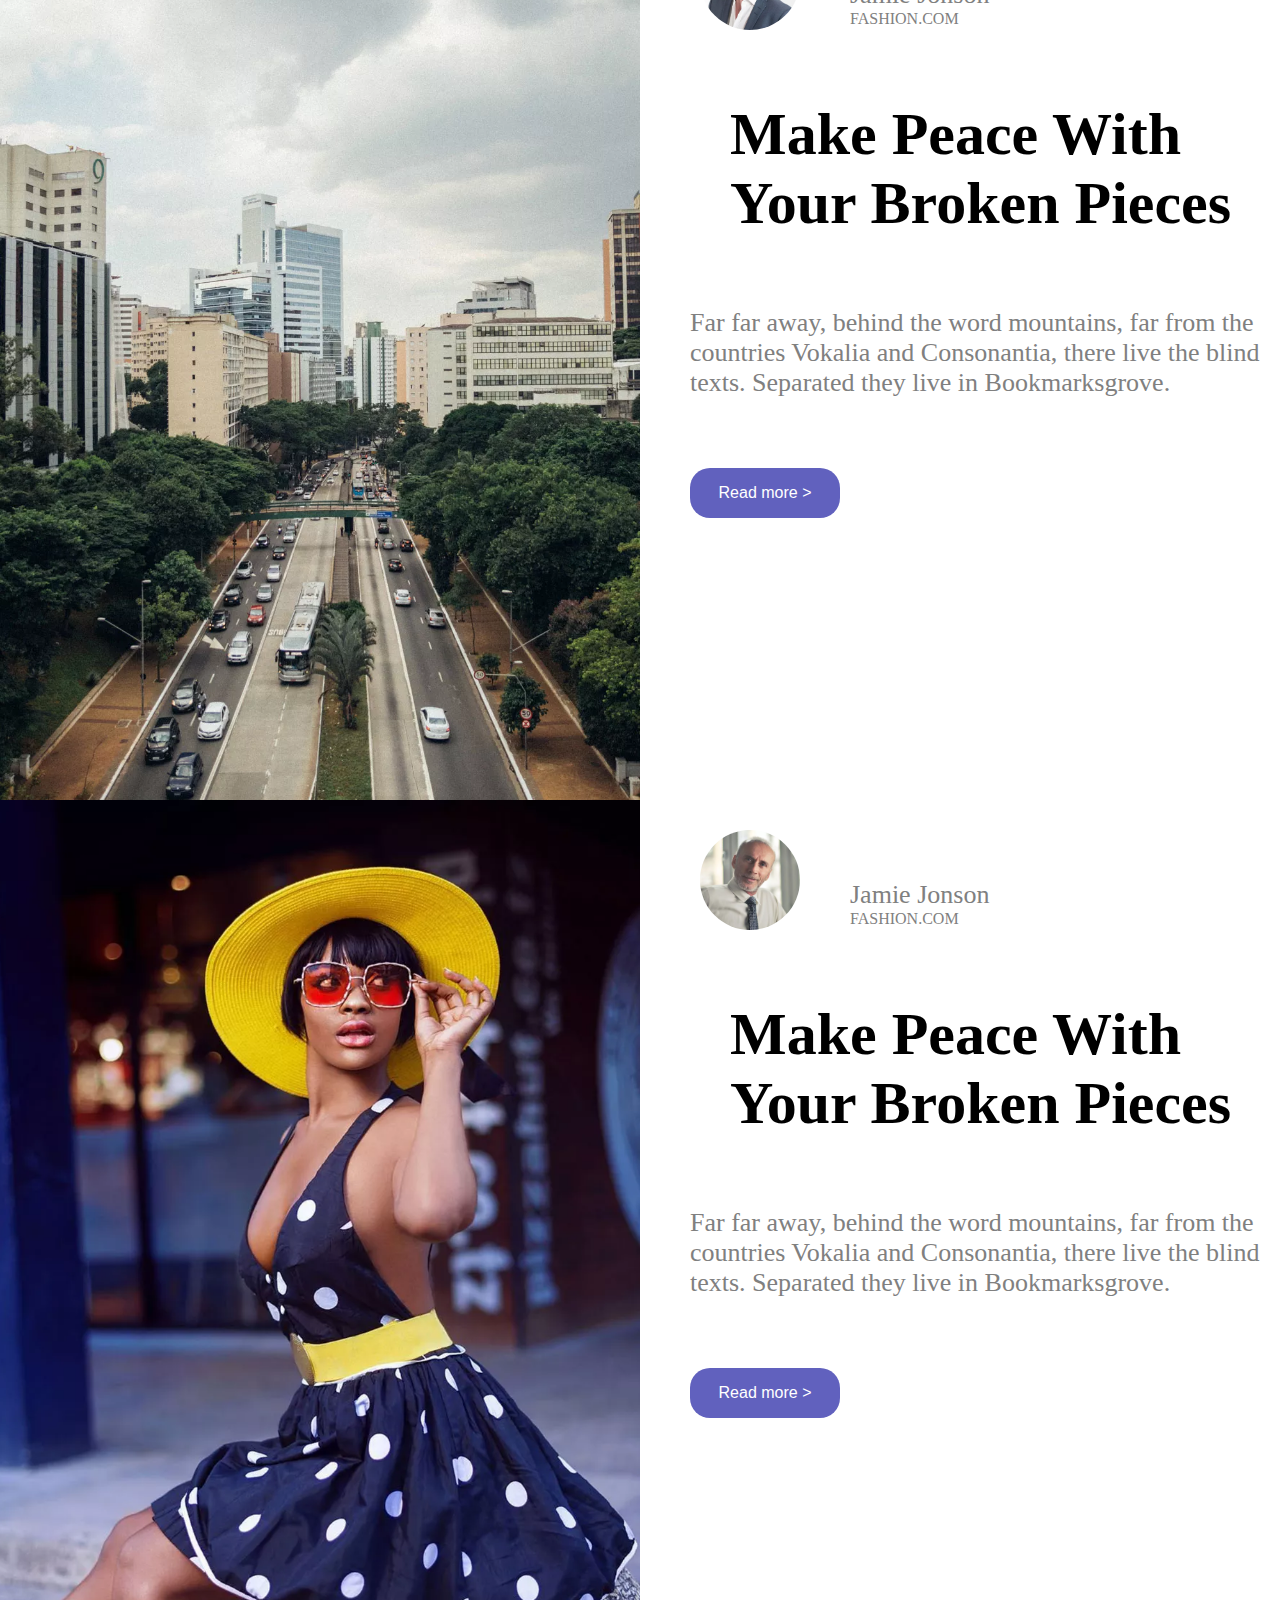
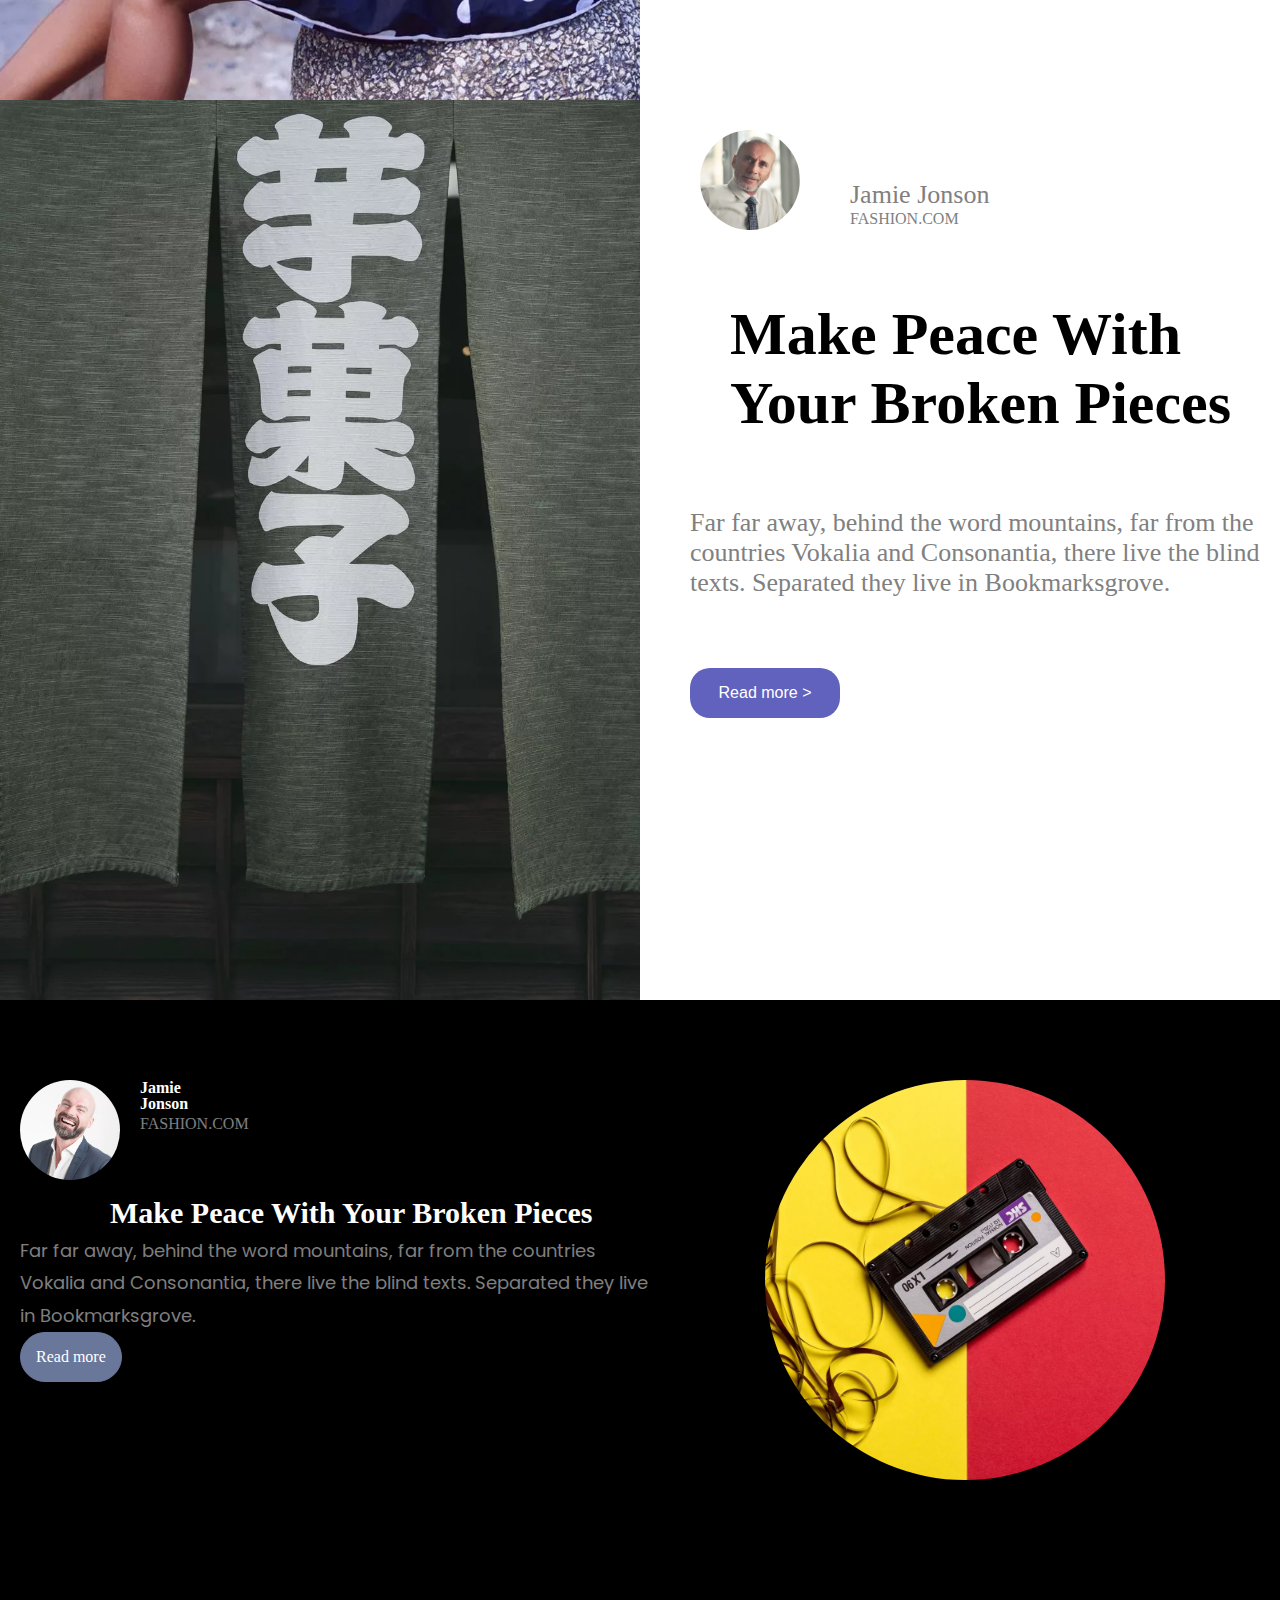
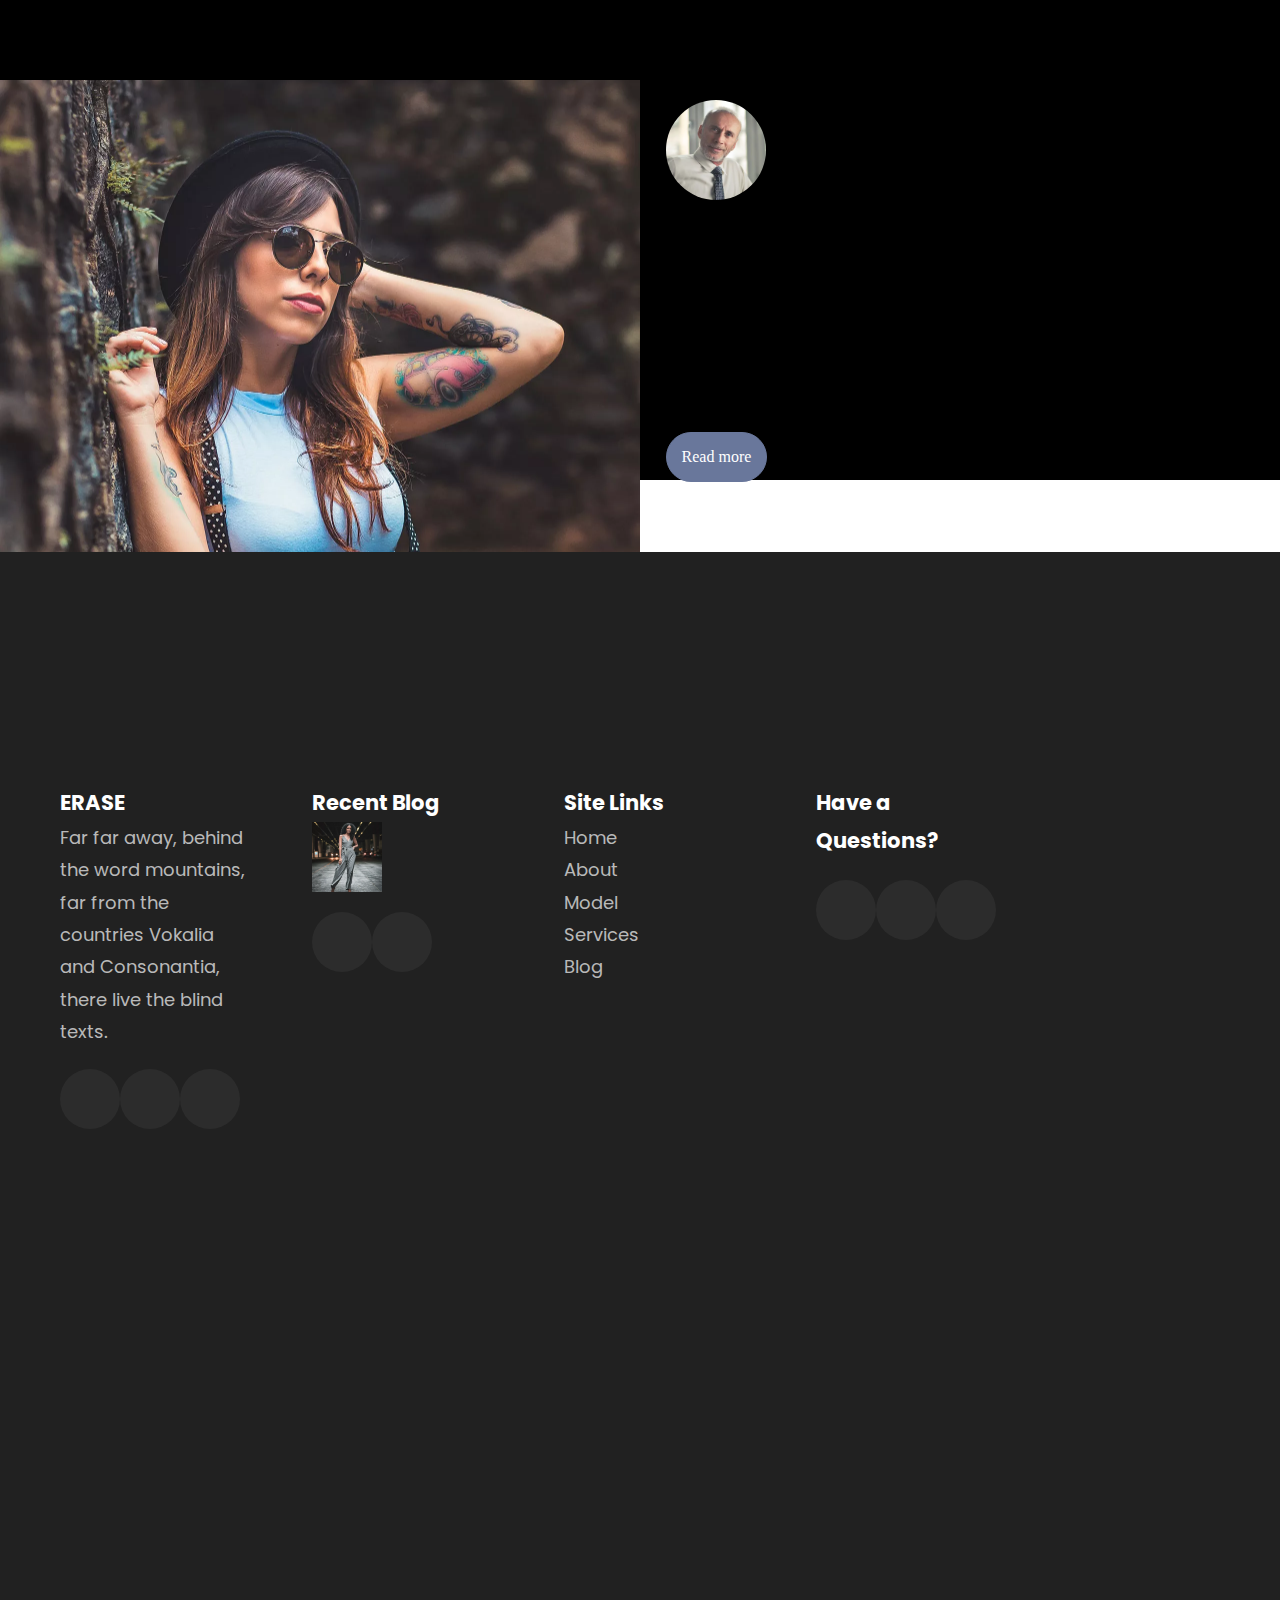
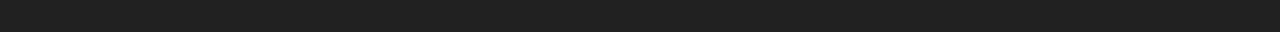
==== commit 192b45c4: "Nermin" ====
--- a/index.html
+++ b/index.html
@@ -307,7 +307,75 @@
     </div>
 
 
-
+    <div class="black">
+        <div class="soln1">
+            <div class="person1">
+                <div class="person1p1">
+                    <h4>Jamie Jonson</h4>
+                </div>
+                <div class="person1p2">
+                    <p>FASHION.COM</p>
+                </div>
+            </div>
+            <h2 class=boyuk><a href="https://preview.colorlib.com/#erase"> Make Peace With Your Broken Pieces</a></h2>
+            <p class="p1">Far far away, behind the word mountains, far from the countries Vokalia and Consonantia, there
+                live the blind texts. Separated they live in Bookmarksgrove.</p>
+            <div class="readicon"><a href="https://preview.colorlib.com/#erase" class="read">Read more <span
+                        class="icon"><i class="fa-solid fa-angle-right"></i></span></a></div>
+        </div>
+        <div class="sagn1">
+            <div class="imgn1"></div>
+        </div>
+    </div>
+    <div class="s2">
+        <div class="imgn2">
+
+        </div>
+        <div class="sagn2">
+            <div class="person2">
+                <div class="person2p1">
+                    <h4>Jamie Jonson</h4>
+                </div>
+                <div class="person2p2">
+                    <p>FASHION.COM</p>
+                </div>
+            </div>
+            <h2 class=boyuk1><a href="https://preview.colorlib.com/#erase"> Make Peace With Your Broken Pieces</a></h2>
+            <p class="p11">Far far away, behind the word mountains, far from the countries Vokalia and Consonantia, there
+                live the blind texts. Separated they live in Bookmarksgrove.</p>
+            <div class="readicon"><a href="https://preview.colorlib.com/#erase" class="read">Read more <span class="icon"><i class="fa-solid fa-angle-right"></i></span></a></div>
+        </div>
+    </div>
+    <div class="s3">
+        <div class="son">
+            <h3>ERASE</h3>
+            <p >Far far away, behind the word mountains, far from the countries Vokalia and Consonantia, there live the blind texts.</p>
+            <a href="https://preview.colorlib.com/#erase" ><span class="icontfi"><i class="fa-brands fa-twitter"></i></span></a>
+            <a href="https://preview.colorlib.com/#erase" ><span class="icontfi"><i class="fa-brands fa-facebook-f"></i></span></a>
+            <a href="https://preview.colorlib.com/#erase" ><span class="icontfi"><i class="fa-brands fa-instagram"></i></span></a>
+        </div>
+        <div class="son">
+            <h3>Recent Blog</h3>
+            <p class="imgeven1"></p>
+            <p class="imgeven2"></p>
+            <span><a class="even"  href="https://preview.colorlib.com/#erase">Even the all-powerful Pointing has no control about</a></span>
+            <span><a class="even" href="https://preview.colorlib.com/#erase">Even the all-powerful Pointing has no control about</a></span>
+        </div>
+        <div class="son">
+            <h3>Site Links</h3>
+            <p>Home</p>
+            <p>About</p>
+            <p>Model</p>
+            <p>Services</p>
+            <p>Blog</p>
+        </div>
+        <div class="son">
+            <h3>Have a Questions?</h3>
+            <a href=""><span>203 Fake St. Mountain View, San Francisco, California, USA</span></a>
+            <a href=""><span>+2 392 3929 210</span></a>
+            <a href=""><span>info@yourdomain.com</span></a>
+        </div>
+    </div>
 </body>
 
 </html>--- a/main.css
+++ b/main.css
@@ -540,4 +540,294 @@
                         background-size: 100% 100%;
                         border-radius: 50%;
                         padding-left: 20px;
+                    }
+
+
+
+                    /*Nermin*/
+                    .imgn1{
+                        background-image: url(./sekiller/image_11.jpg);
+                        width: 400px;
+                        height: 400px;
+                        border-radius: 50%;
+                        background-size: cover;
+                        background-repeat: no-repeat;
+                        background-position: center center;
+                        box-sizing: border-box;
+                    }
+                    .person1{
+                        background-image: url(./sekiller/person_2.jpg);
+                        width: 100px;
+                        height: 100px;
+                        border-radius: 50%;
+                        background-size: cover;
+                        background-repeat: no-repeat;
+                        background-position: center center;
+                        box-sizing: border-box;
+                        position: absolute;
+                    }
+                    .person1p1{
+                        position: relative;
+                        margin-left: 120px;
+                        color: #fff;
+                        font-size: 16px;
+                        line-height: 1;
+                    }
+                    .person1p2{
+                        position: relative;
+                        margin-left: 120px;
+                        color: #ffffff80;
+                        line-height: 1.5;
+                    }
+                    .black{
+                        display: flex;
+                        justify-content: space-between;
+                        position: absolute;
+                        width: 100%;
+                        height: 120vh;
+                        background-color: black;
+                    }
+                    .sagn1{
+                        width: 50%;
+                        position: relative;
+                        margin-top: 80px;
+                        width: 100%;
+                        height: 100vh;
+                        background-color: black;
+                        display: flex;
+                        justify-content: center;
+                    }
+                    .soln1{
+                        width: 50%;
+                        margin-top: 80px;
+                        margin-left: 20px;
+                        position: relative;
+                        width: 100%;
+                        height: 100vh;
+                        background-color: black;
+                        display: flex;
+                        flex-direction: column;
+                        align-items: flex-start;
+                    }
+                    .boyuk{
+                        position: relative;
+                        display: flex;
+                        margin-left: 90px;
+                        margin-top: 50px;
+                    }
+                    .boyuk a{
+                        text-decoration: none;
+                        color: #fff;
+                        font-size: 30px;
+                        line-height: 1.5;
+                        transition:  all ease;
+                        cursor: pointer;
+                        margin-top: 60px;
+                        text-align: justify;
+                    }
+                    .p1{
+                        color: #ffffff80;
+                        font-family: "Poppins", Arial, sans-serif;
+                        font-size: 18px;
+                        line-height: 1.8;
+                        font-weight: 400;
+                        text-align: left;
+                        box-sizing: border-box;
+                    }
+                    .readicon{
+                        background: #69779b;
+                        border: 1px solid #69779b;
+                        color: #fff;
+                        border-radius: 30px;
+                        padding: 15px 15px;
+                        box-sizing: border-box;
+                    }
+                    .readicon:hover{
+                        transition: 1s ;
+                        cursor: pointer;
+                        background-color: black;
+                    }
+                    .icon{
+                        box-sizing: border-box;
+                        font-weight: 400;
+                        color: #fff;
+                    }
+                    .read{
+                        font-weight: 500;
+                        text-decoration: none;
+                        color: #fff;
+                        line-height: normal;
+                    }
+                    .imgn2{
+                        background-image: url(./sekiller/image_12.jpg);
+                        width: 50%;
+                        height: 100vh;
+                        background-repeat: no-repeat;
+                        background-position: center center;
+                        position: relative;
+                        margin-top: 680px;
+                        background-size: cover;
+                        box-sizing: border-box;
+                    }
+                    .sagn2{
+                        width: 50%;
+                        height: 100vh;
+                        display: flex;
+                        flex-direction: column;
+                        align-items: flex-start;
+                        position: absolute;
+                        margin-top: 1400px;
+                        margin-left: 52%;
+                    }
+                    .person2{
+                        background-image: url(./sekiller/person_3.jpg);
+                        width: 100px;
+                        height: 100px;
+                        border-radius: 50%;
+                        background-size: cover;
+                        background-repeat: no-repeat;
+                        background-position: center center;
+                        box-sizing: border-box;
+                    }
+                    .s2,.s3{
+                        width: 100%;
+                        height: 100vh;
+                        display: flex;
+                        position: relative;
+                        align-items: center;
+                        box-sizing: border-box;
+                        flex-wrap: wrap;
+                        position: absolute;
+                    }
+                    .person2p1{
+                        position: relative;
+                        margin-left: 120px;
+                        color: #000000B3;
+                        font-size: 16px;
+                        line-height: 1;
+                    }
+                    .person2p2{
+                        position: relative;
+                        margin-left: 120px;
+                        color: #00000080;
+                        line-height: 1.5;
+                    }
+                    .boyuk1{
+                        position: relative;
+                        display: flex;
+                        margin-left: 90px;
+                        margin-top: 30px;
+                    }
+                    .boyuk1 a{
+                        text-decoration: none;
+                        color: black;
+                        font-size: 30px;
+                        line-height: 1.5;
+                        transition:  all ease;
+                        cursor: pointer;
+                        margin-top: 60px;
+                        text-align: justify;
+                    }
+                    .p11{
+                        color: #00000080;
+                        font-family: "Poppins", Arial, sans-serif;
+                        font-size: 18px;
+                        line-height: 1.8;
+                        font-weight: 400;
+                        text-align: left;
+                        box-sizing: border-box;
+                    }
+                    .s3{
+                        width: 100%;
+                        height: 120vh;
+                        display: flex;
+                        position: relative;
+                        align-items: center;
+                        box-sizing: border-box;
+                        flex-wrap: wrap;
+                        position: absolute;
+                        margin-top: 90%;
+                        background-color: #212121;
+                    }
+                    .son {
+                        width: 15%;
+                        height: 40vh;
+                        color: #ffffffb3;
+                        background: #212121 ;
+                        font-family: "Poppins", Arial, sans-serif;
+                        font-size: 18px;
+                        line-height: 1.8;
+                        font-weight: 400;
+                        box-sizing: border-box;
+                        margin-bottom: 20%;
+                        margin-left: 60px;
+                    }
+                    .son2{
+                        width: 30%;
+                        height: 40vh;
+                        color: #ffffffb3;
+                        background: #212121 ;
+                        font-family: "Poppins", Arial, sans-serif;
+                        font-size: 18px;
+                        line-height: 1.8;
+                        font-weight: 400;
+                        box-sizing: border-box;
+                        margin-bottom: 20%;
+                        margin-left: 60px;
+                    }
+                    .son h3{
+                        color: white;
+                    }
+                    .son a{
+                        height: 60px;
+                        width: 60px;
+                        display: block;
+                        float: left;
+                        border-radius: 50%;
+                        position: relative;
+                        color: rgba(255, 255, 255, 0);
+                        transition: .3s all ease;
+                        text-decoration: none;
+                        background: rgba(255, 255, 255, 0.05);
+                        border-radius: 30px;
+                        box-sizing: border-box;
+                        margin-top: 20px;
+                    }
+                    .icontfi{
+                        color: #fff;
+                        position: absolute;
+                        font-size: 26px;
+                        top: 50%;
+                        left: 50%;
+                        transform: translate(-50%, -50%);
+                        font-family: 'icomoon' !important;
+                        font-style: normal;
+                        font-weight: normal;
+                        font-variant: normal;
+                        text-transform: none;
+                        line-height: 1;
+                    }
+                    .even{
+                        color: #ffffffb3;
+                        background: #212121 ;
+                        font-family: "Poppins", Arial, sans-serif;
+                        font-size: 18px;
+                        line-height: 1.8;
+                        box-sizing: border-box;
+                        display: flex;
+                        flex-direction: column;
+                        text-align: left;
+                        width: 100%;
+                        height: 18vh;
+                        text-decoration: none;
+                    }
+                    .imgeven1{
+                        background-image: url(./sekiller/image_1.jpg);
+                        width: 70px;
+                        height: 70px;
+                        border: 1px;
+                        background-size: cover;
+                        background-repeat: no-repeat;
+                        background-position: center center;
+                        box-sizing: border-box;
                     }